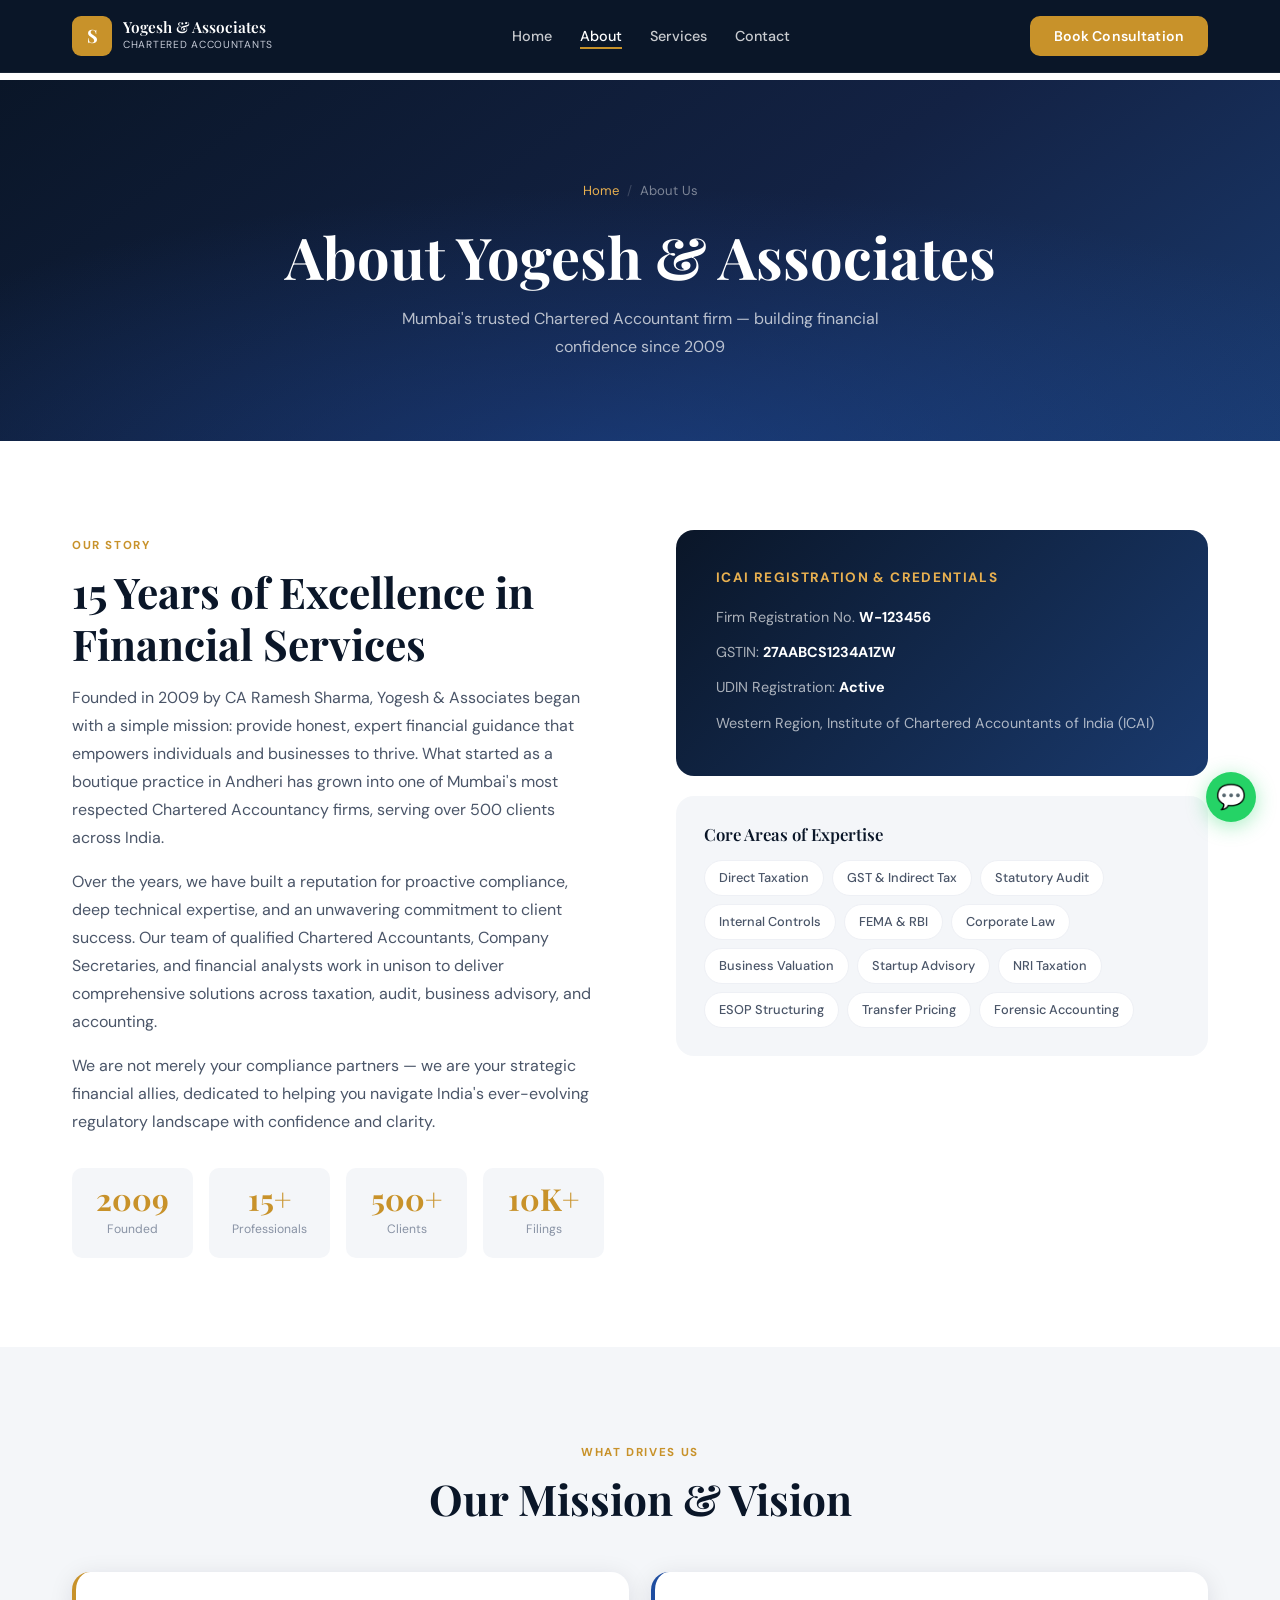
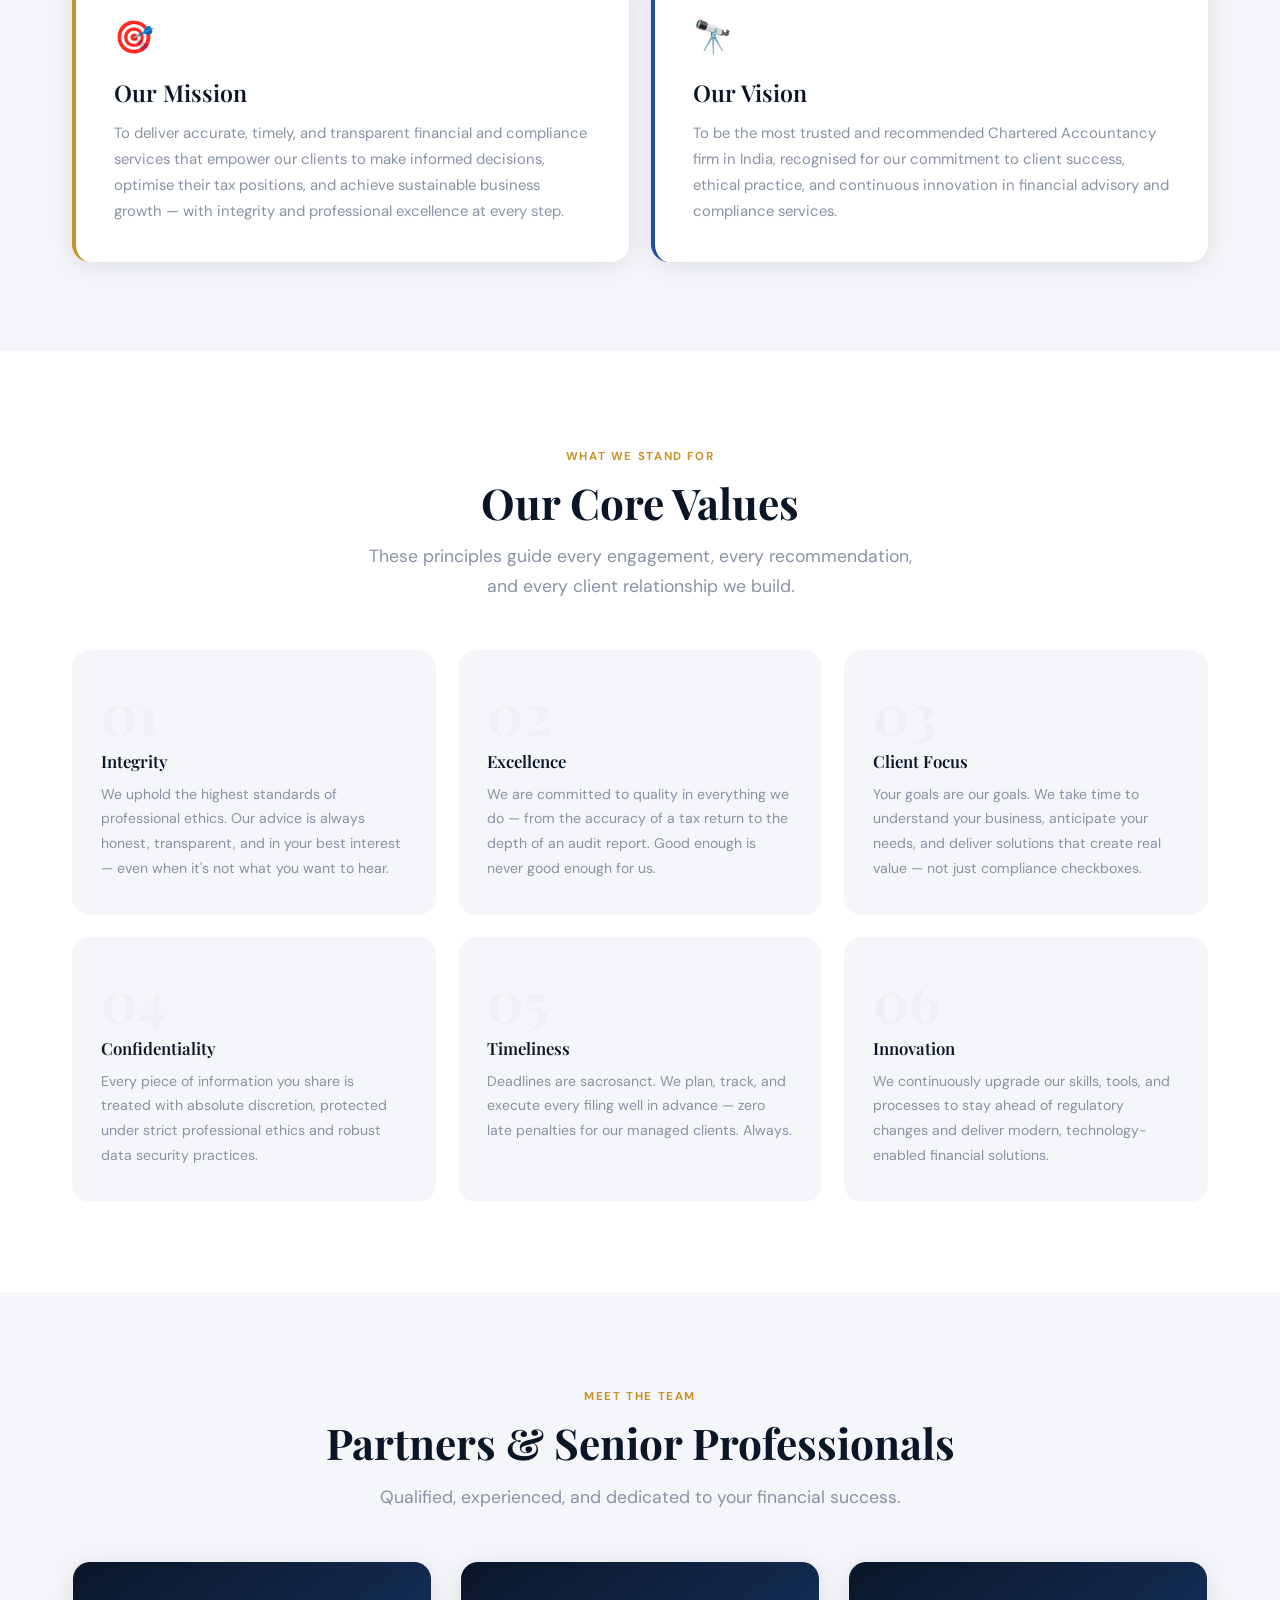
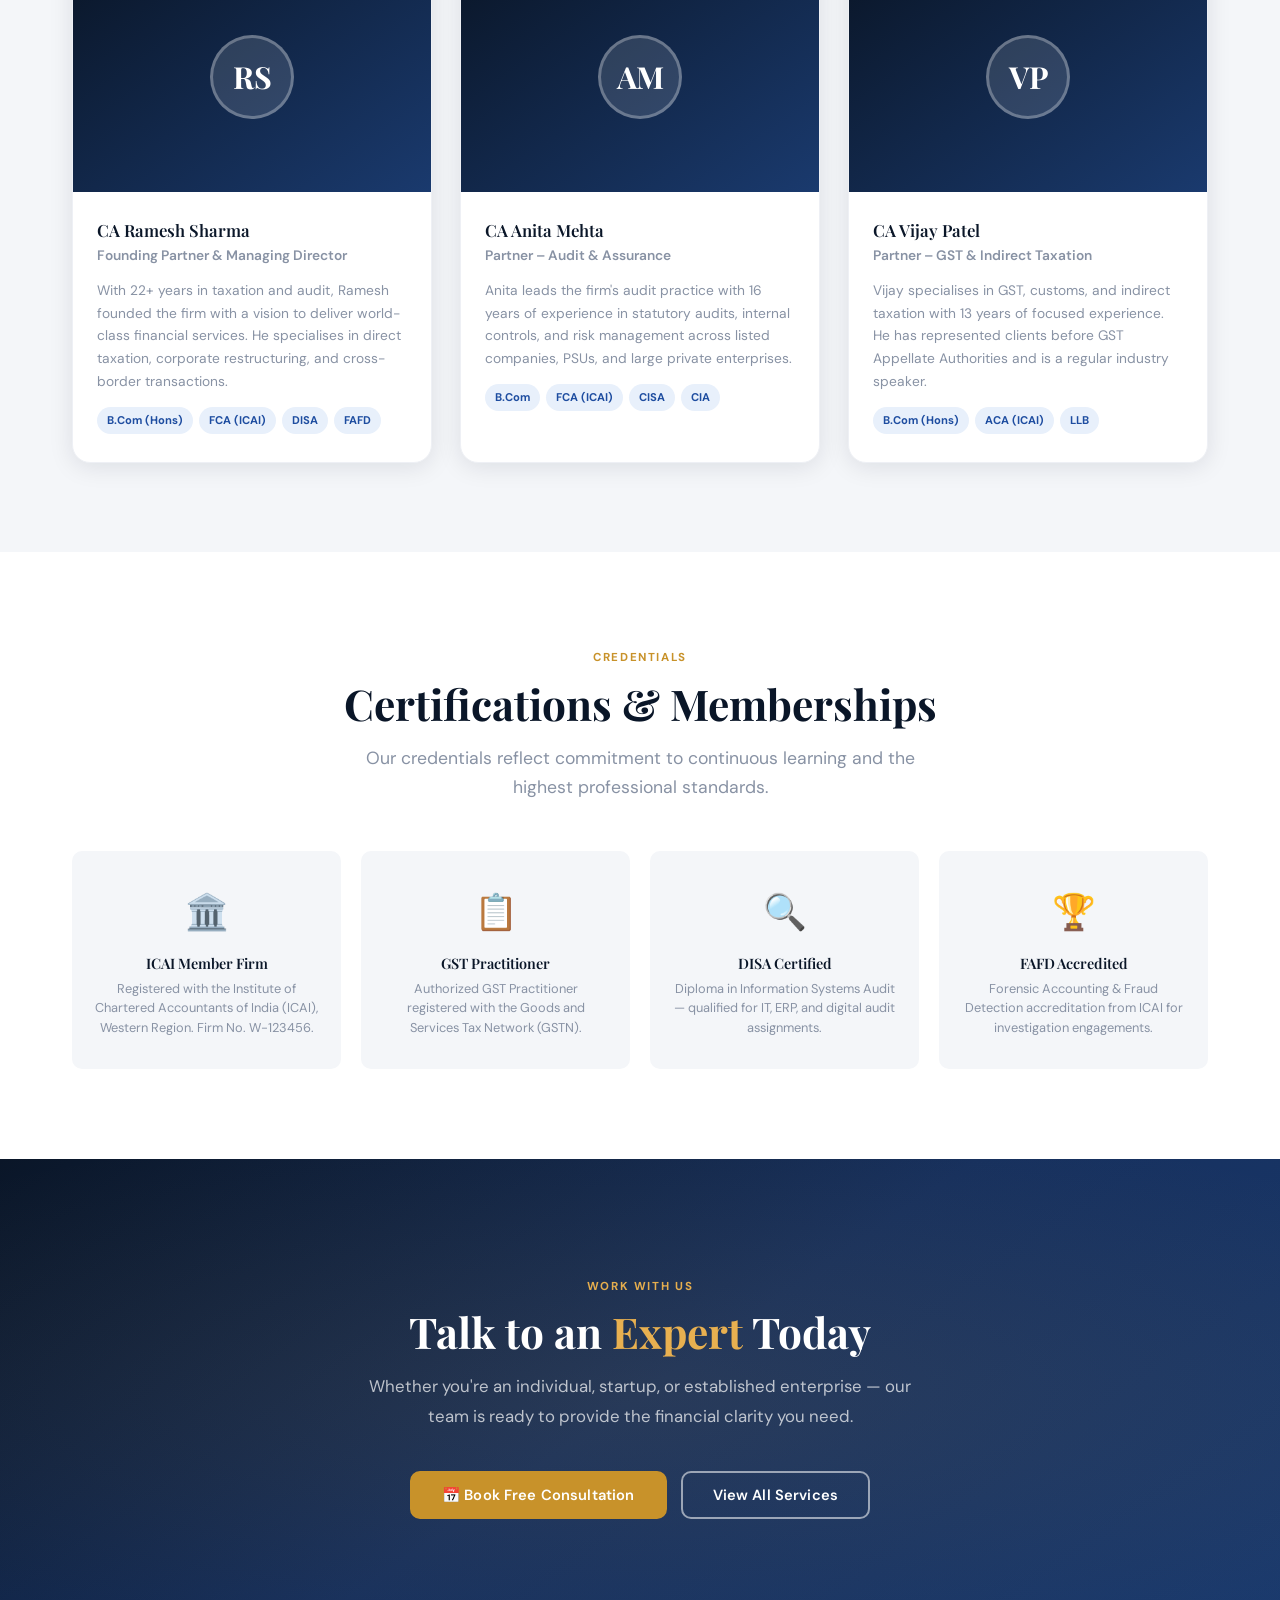
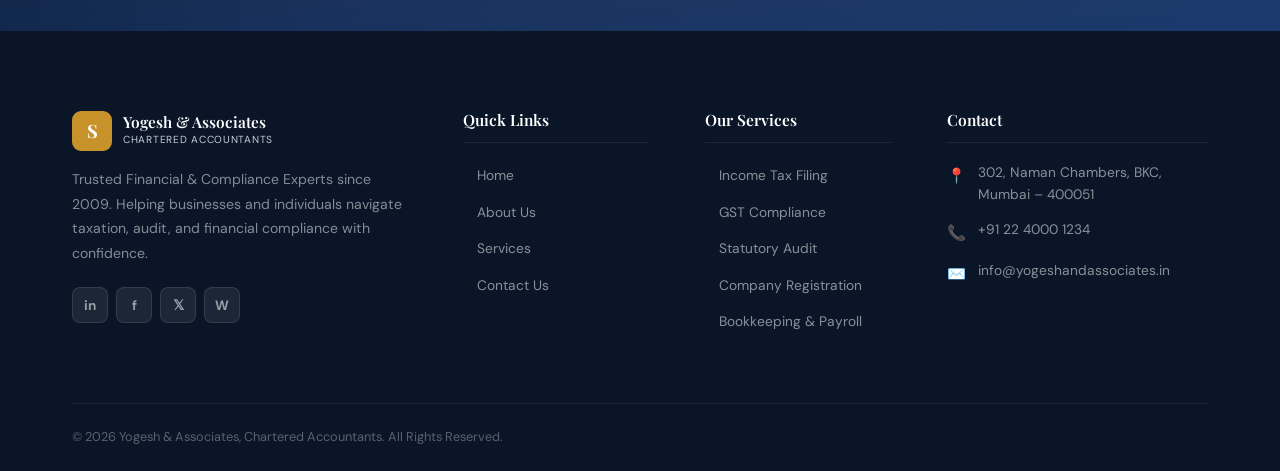
==== about.html @ ab1940fd "static CA Website with Home, Services, About and Contact us" ====
<!DOCTYPE html>
<html lang="en" dir="ltr">
<head>
  <meta charset="UTF-8" />
  <meta name="viewport" content="width=device-width, initial-scale=1.0" />
  <meta http-equiv="X-UA-Compatible" content="IE=edge" />
  <title>About Yogesh &amp; Associates | CA Firm Mumbai | 15+ Years, 500+ Clients</title>
  <meta name="description" content="Learn about Yogesh &amp; Associates — founded in 2009, one of Mumbai's most trusted CA firms. Meet our Chartered Accountants, learn our mission, values, and ICAI credentials." />
  <meta name="robots" content="index, follow" />
  <link rel="canonical" href="https://www.yogeshandassociates.in/about.html" />
  <meta property="og:title"       content="About Yogesh &amp; Associates CA | Mumbai | 15+ Years Experience" />
  <meta property="og:description" content="Mumbai's trusted CA firm since 2009 — 500+ clients, ICAI registered, expert team of Chartered Accountants." />
  <meta property="og:url"         content="https://www.yogeshandassociates.in/about.html" />
  <meta property="og:type"        content="website" />
  <meta name="geo.region"   content="IN-MH" />
  <meta name="geo.placename" content="Mumbai" />

  <script type="application/ld+json">
  {
    "@context": "https://schema.org",
    "@type": "AboutPage",
    "name": "About Yogesh &amp; Associates",
    "url": "https://www.yogeshandassociates.in/about.html",
    "mainEntity": {
      "@type": "AccountingService",
      "name": "Yogesh & Associates, Chartered Accountants",
      "foundingDate": "2009",
      "founder": { "@type": "Person", "name": "CA Ramesh Sharma" },
      "numberOfEmployees": { "@type": "QuantitativeValue", "value": 15 },
      "award": "ICAI Best Practices Award 2022"
    }
  }
  </script>

  <link rel="preconnect" href="https://fonts.googleapis.com" />
  <link rel="preconnect" href="https://fonts.gstatic.com" crossorigin />
  <link href="https://fonts.googleapis.com/css2?family=Playfair+Display:wght@400;600;700&family=DM+Sans:ital,opsz,wght@0,9..40,300;0,9..40,400;0,9..40,500;0,9..40,600;1,9..40,400&display=swap" rel="stylesheet" />
  <link rel="stylesheet" href="style.css" />
  <link rel="icon" type="image/svg+xml" href="data:image/svg+xml,<svg xmlns='http://www.w3.org/2000/svg' viewBox='0 0 32 32'><rect width='32' height='32' rx='7' fill='%23c8922a'/><text y='23' x='7' font-size='19' font-family='Georgia,serif' fill='white' font-weight='bold'>S</text></svg>" />
</head>
<body>

<a href="#main-content" class="skip-link" style="position:absolute;top:-100px;left:16px;background:var(--accent);color:white;padding:8px 16px;border-radius:4px;font-weight:600;z-index:10000;transition:top 0.2s;" onfocus="this.style.top='16px'" onblur="this.style.top='-100px'">Skip to main content</a>

<header>
  <nav class="navbar" role="navigation" aria-label="Main navigation">
    <div class="container">
      <div class="nav-inner">
        <a href="index.html" class="nav-logo" aria-label="Yogesh &amp; Associates — Home">
          <div class="logo-mark" aria-hidden="true">S</div>
          <div class="logo-text">
            <div class="logo-name">Yogesh &amp; Associates</div>
            <div class="logo-sub">Chartered Accountants</div>
          </div>
        </a>
        <ul class="nav-links" role="list">
          <li><a href="index.html">Home</a></li>
          <li><a href="about.html" class="active" aria-current="page">About</a></li>
          <li><a href="services.html">Services</a></li>
          <li><a href="contact.html">Contact</a></li>
        </ul>
        <a href="contact.html" class="btn btn-primary nav-cta">Book Consultation</a>
        <button class="nav-toggle" aria-label="Open navigation menu" aria-expanded="false" aria-controls="mobileMenu">
          <span></span><span></span><span></span>
        </button>
      </div>
    </div>
    <div class="mobile-menu" id="mobileMenu" role="navigation" aria-label="Mobile navigation">
      <div class="mobile-menu-inner">
        <a href="index.html">🏠 Home</a>
        <a href="about.html" aria-current="page">👥 About Us</a>
        <a href="services.html">⚙️ Services</a>
        <a href="contact.html">📞 Contact</a>
        <a href="contact.html" class="btn btn-primary">📅 Book Consultation</a>
      </div>
    </div>
  </nav>
</header>

<main id="main-content">

<section class="page-hero" aria-label="About us header">
  <div class="container">
    <nav class="breadcrumb" aria-label="Breadcrumb">
      <a href="index.html">Home</a><span class="breadcrumb-sep" aria-hidden="true">/</span><span aria-current="page">About Us</span>
    </nav>
    <h1>About Yogesh &amp; Associates</h1>
    <p>Mumbai's trusted Chartered Accountant firm — building financial confidence since 2009</p>
  </div>
</section>

<!-- ── FIRM INTRO ── -->
<section aria-labelledby="intro-heading" style="background:var(--white);">
  <div class="container">
    <div class="about-intro-grid">
      <div>
        <span class="section-label">Our Story</span>
        <h2 class="section-title" id="intro-heading">15 Years of Excellence in Financial Services</h2>
        <p style="margin-bottom:16px;">Founded in 2009 by CA Ramesh Sharma, Yogesh &amp; Associates began with a simple mission: provide honest, expert financial guidance that empowers individuals and businesses to thrive. What started as a boutique practice in Andheri has grown into one of Mumbai's most respected Chartered Accountancy firms, serving over 500 clients across India.</p>
        <p style="margin-bottom:16px;">Over the years, we have built a reputation for proactive compliance, deep technical expertise, and an unwavering commitment to client success. Our team of qualified Chartered Accountants, Company Secretaries, and financial analysts work in unison to deliver comprehensive solutions across taxation, audit, business advisory, and accounting.</p>
        <p>We are not merely your compliance partners — we are your strategic financial allies, dedicated to helping you navigate India's ever-evolving regulatory landscape with confidence and clarity.</p>
        <div class="about-stat-row">
          <div class="about-stat-chip"><span class="n">2009</span><span class="l">Founded</span></div>
          <div class="about-stat-chip"><span class="n">15+</span><span class="l">Professionals</span></div>
          <div class="about-stat-chip"><span class="n">500+</span><span class="l">Clients</span></div>
          <div class="about-stat-chip"><span class="n">10K+</span><span class="l">Filings</span></div>
        </div>
      </div>
      <div>
        <div class="reg-box">
          <h3>ICAI Registration &amp; Credentials</h3>
          <p>Firm Registration No. <strong>W-123456</strong></p>
          <p>GSTIN: <strong>27AABCS1234A1ZW</strong></p>
          <p>UDIN Registration: <strong>Active</strong></p>
          <p>Western Region, Institute of Chartered Accountants of India (ICAI)</p>
        </div>
        <div style="background:var(--off-white);border-radius:var(--radius-lg);padding:28px;">
          <h3 style="color:var(--navy);font-size:1.05rem;margin-bottom:16px;">Core Areas of Expertise</h3>
          <div class="tag-cloud">
            <span class="tag">Direct Taxation</span>
            <span class="tag">GST &amp; Indirect Tax</span>
            <span class="tag">Statutory Audit</span>
            <span class="tag">Internal Controls</span>
            <span class="tag">FEMA &amp; RBI</span>
            <span class="tag">Corporate Law</span>
            <span class="tag">Business Valuation</span>
            <span class="tag">Startup Advisory</span>
            <span class="tag">NRI Taxation</span>
            <span class="tag">ESOP Structuring</span>
            <span class="tag">Transfer Pricing</span>
            <span class="tag">Forensic Accounting</span>
          </div>
        </div>
      </div>
    </div>
  </div>
</section>

<!-- ── MISSION & VISION ── -->
<section style="background:var(--off-white);" aria-labelledby="mv-heading">
  <div class="container">
    <div class="center">
      <span class="section-label">What Drives Us</span>
      <h2 class="section-title" id="mv-heading">Our Mission &amp; Vision</h2>
    </div>
    <div class="vm-grid">
      <div class="vm-card reveal">
        <div class="vm-icon" aria-hidden="true">🎯</div>
        <h3>Our Mission</h3>
        <p>To deliver accurate, timely, and transparent financial and compliance services that empower our clients to make informed decisions, optimise their tax positions, and achieve sustainable business growth — with integrity and professional excellence at every step.</p>
      </div>
      <div class="vm-card blue-border reveal">
        <div class="vm-icon" aria-hidden="true">🔭</div>
        <h3>Our Vision</h3>
        <p>To be the most trusted and recommended Chartered Accountancy firm in India, recognised for our commitment to client success, ethical practice, and continuous innovation in financial advisory and compliance services.</p>
      </div>
    </div>
  </div>
</section>

<!-- ── CORE VALUES ── -->
<section style="background:var(--white);" aria-labelledby="values-heading">
  <div class="container">
    <div class="center">
      <span class="section-label">What We Stand For</span>
      <h2 class="section-title" id="values-heading">Our Core Values</h2>
      <p class="section-sub">These principles guide every engagement, every recommendation, and every client relationship we build.</p>
    </div>
    <div class="values-grid">
      <div class="value-card reveal">
        <div class="value-num" aria-hidden="true">01</div>
        <h3>Integrity</h3>
        <p>We uphold the highest standards of professional ethics. Our advice is always honest, transparent, and in your best interest — even when it's not what you want to hear.</p>
      </div>
      <div class="value-card reveal">
        <div class="value-num" aria-hidden="true">02</div>
        <h3>Excellence</h3>
        <p>We are committed to quality in everything we do — from the accuracy of a tax return to the depth of an audit report. Good enough is never good enough for us.</p>
      </div>
      <div class="value-card reveal">
        <div class="value-num" aria-hidden="true">03</div>
        <h3>Client Focus</h3>
        <p>Your goals are our goals. We take time to understand your business, anticipate your needs, and deliver solutions that create real value — not just compliance checkboxes.</p>
      </div>
      <div class="value-card reveal">
        <div class="value-num" aria-hidden="true">04</div>
        <h3>Confidentiality</h3>
        <p>Every piece of information you share is treated with absolute discretion, protected under strict professional ethics and robust data security practices.</p>
      </div>
      <div class="value-card reveal">
        <div class="value-num" aria-hidden="true">05</div>
        <h3>Timeliness</h3>
        <p>Deadlines are sacrosanct. We plan, track, and execute every filing well in advance — zero late penalties for our managed clients. Always.</p>
      </div>
      <div class="value-card reveal">
        <div class="value-num" aria-hidden="true">06</div>
        <h3>Innovation</h3>
        <p>We continuously upgrade our skills, tools, and processes to stay ahead of regulatory changes and deliver modern, technology-enabled financial solutions.</p>
      </div>
    </div>
  </div>
</section>

<!-- ── TEAM ── -->
<section style="background:var(--off-white);" aria-labelledby="team-heading">
  <div class="container">
    <div class="center">
      <span class="section-label">Meet the Team</span>
      <h2 class="section-title" id="team-heading">Partners &amp; Senior Professionals</h2>
      <p class="section-sub">Qualified, experienced, and dedicated to your financial success.</p>
    </div>
    <div class="team-grid">
      <article class="team-card reveal" itemscope itemtype="https://schema.org/Person">
        <div class="team-photo">
          <div class="team-initials" aria-label="Ramesh Sharma" itemprop="image">RS</div>
        </div>
        <div class="team-info">
          <h3 itemprop="name">CA Ramesh Sharma</h3>
          <p class="team-role" itemprop="jobTitle">Founding Partner &amp; Managing Director</p>
          <p itemprop="description">With 22+ years in taxation and audit, Ramesh founded the firm with a vision to deliver world-class financial services. He specialises in direct taxation, corporate restructuring, and cross-border transactions.</p>
          <div class="team-quals">
            <span class="qual-tag">B.Com (Hons)</span>
            <span class="qual-tag">FCA (ICAI)</span>
            <span class="qual-tag">DISA</span>
            <span class="qual-tag">FAFD</span>
          </div>
        </div>
      </article>
      <article class="team-card reveal" itemscope itemtype="https://schema.org/Person">
        <div class="team-photo">
          <div class="team-initials" aria-label="Anita Mehta" itemprop="image">AM</div>
        </div>
        <div class="team-info">
          <h3 itemprop="name">CA Anita Mehta</h3>
          <p class="team-role" itemprop="jobTitle">Partner – Audit &amp; Assurance</p>
          <p itemprop="description">Anita leads the firm's audit practice with 16 years of experience in statutory audits, internal controls, and risk management across listed companies, PSUs, and large private enterprises.</p>
          <div class="team-quals">
            <span class="qual-tag">B.Com</span>
            <span class="qual-tag">FCA (ICAI)</span>
            <span class="qual-tag">CISA</span>
            <span class="qual-tag">CIA</span>
          </div>
        </div>
      </article>
      <article class="team-card reveal" itemscope itemtype="https://schema.org/Person">
        <div class="team-photo">
          <div class="team-initials" aria-label="Vijay Patel" itemprop="image">VP</div>
        </div>
        <div class="team-info">
          <h3 itemprop="name">CA Vijay Patel</h3>
          <p class="team-role" itemprop="jobTitle">Partner – GST &amp; Indirect Taxation</p>
          <p itemprop="description">Vijay specialises in GST, customs, and indirect taxation with 13 years of focused experience. He has represented clients before GST Appellate Authorities and is a regular industry speaker.</p>
          <div class="team-quals">
            <span class="qual-tag">B.Com (Hons)</span>
            <span class="qual-tag">ACA (ICAI)</span>
            <span class="qual-tag">LLB</span>
          </div>
        </div>
      </article>
    </div>
  </div>
</section>

<!-- ── CERTIFICATIONS ── -->
<section style="background:var(--white);" aria-labelledby="certs-heading">
  <div class="container">
    <div class="center">
      <span class="section-label">Credentials</span>
      <h2 class="section-title" id="certs-heading">Certifications &amp; Memberships</h2>
      <p class="section-sub">Our credentials reflect commitment to continuous learning and the highest professional standards.</p>
    </div>
    <div class="certs-grid">
      <div class="cert-card reveal">
        <div class="cert-icon" aria-hidden="true">🏛️</div>
        <h4>ICAI Member Firm</h4>
        <p>Registered with the Institute of Chartered Accountants of India (ICAI), Western Region. Firm No. W-123456.</p>
      </div>
      <div class="cert-card reveal">
        <div class="cert-icon" aria-hidden="true">📋</div>
        <h4>GST Practitioner</h4>
        <p>Authorized GST Practitioner registered with the Goods and Services Tax Network (GSTN).</p>
      </div>
      <div class="cert-card reveal">
        <div class="cert-icon" aria-hidden="true">🔍</div>
        <h4>DISA Certified</h4>
        <p>Diploma in Information Systems Audit — qualified for IT, ERP, and digital audit assignments.</p>
      </div>
      <div class="cert-card reveal">
        <div class="cert-icon" aria-hidden="true">🏆</div>
        <h4>FAFD Accredited</h4>
        <p>Forensic Accounting &amp; Fraud Detection accreditation from ICAI for investigation engagements.</p>
      </div>
    </div>
  </div>
</section>

<!-- ── CTA ── -->
<section class="cta-section" aria-label="Call to action">
  <div class="container">
    <span class="section-label" style="color:var(--accent-light);">Work With Us</span>
    <h2>Talk to an <em>Expert</em> Today</h2>
    <p>Whether you're an individual, startup, or established enterprise — our team is ready to provide the financial clarity you need.</p>
    <div class="cta-actions">
      <a href="contact.html" class="btn btn-primary">📅 Book Free Consultation</a>
      <a href="services.html" class="btn btn-outline">View All Services</a>
    </div>
  </div>
</section>

</main>

<footer class="footer" role="contentinfo">
  <div class="container">
    <div class="footer-top">
      <div class="footer-grid">
        <div class="footer-about">
          <a href="index.html" class="nav-logo">
            <div class="logo-mark" aria-hidden="true">S</div>
            <div class="logo-text">
              <div class="logo-name">Yogesh &amp; Associates</div>
              <div class="logo-sub">Chartered Accountants</div>
            </div>
          </a>
          <p>Trusted Financial &amp; Compliance Experts since 2009. Helping businesses and individuals navigate taxation, audit, and financial compliance with confidence.</p>
          <nav class="footer-socials" aria-label="Social media">
            <a href="#" class="social-btn" aria-label="LinkedIn">in</a>
            <a href="#" class="social-btn" aria-label="Facebook">f</a>
            <a href="#" class="social-btn" aria-label="Twitter / X">𝕏</a>
            <a href="https://wa.me/919820001234" target="_blank" rel="noopener noreferrer" class="social-btn" aria-label="WhatsApp">W</a>
          </nav>
        </div>
        <div class="footer-col">
          <h4>Quick Links</h4>
          <ul class="footer-links">
            <li><a href="index.html">Home</a></li>
            <li><a href="about.html">About Us</a></li>
            <li><a href="services.html">Services</a></li>
            <li><a href="contact.html">Contact Us</a></li>
          </ul>
        </div>
        <div class="footer-col">
          <h4>Our Services</h4>
          <ul class="footer-links">
            <li><a href="services.html#taxation">Income Tax Filing</a></li>
            <li><a href="services.html#taxation">GST Compliance</a></li>
            <li><a href="services.html#audit">Statutory Audit</a></li>
            <li><a href="services.html#business">Company Registration</a></li>
            <li><a href="services.html#accounting">Bookkeeping &amp; Payroll</a></li>
          </ul>
        </div>
        <div class="footer-col">
          <h4>Contact</h4>
          <address style="font-style:normal;">
            <div class="footer-contact-item"><span class="fi" aria-hidden="true">📍</span><p>302, Naman Chambers, BKC, Mumbai – 400051</p></div>
            <div class="footer-contact-item"><span class="fi" aria-hidden="true">📞</span><a href="tel:+912240001234">+91 22 4000 1234</a></div>
            <div class="footer-contact-item"><span class="fi" aria-hidden="true">✉️</span><a href="mailto:info@yogeshandassociates.in">info@yogeshandassociates.in</a></div>
          </address>
        </div>
      </div>
    </div>
    <div class="footer-bottom">
      <p>© <span class="current-year">2026</span> Yogesh &amp; Associates, Chartered Accountants. All Rights Reserved.</p>
      <!-- <nav class="footer-bottom-links"><a href="#">Privacy Policy</a><a href="#">Terms of Service</a></nav> -->
    </div>
  </div>
</footer>

<a href="https://wa.me/919967658225" class="whatsapp-float" target="_blank" rel="noopener noreferrer" aria-label="Chat on WhatsApp">
  <span aria-hidden="true">💬</span>
  <span class="whatsapp-tooltip">Chat on WhatsApp</span>
</a>
<button class="scroll-top" id="scrollTop" aria-label="Scroll to top">↑</button>
<script src="script.js"></script>
</body>
</html>
---- style.css ----
/* ================================================================
   Sharma & Associates, Chartered Accountants
   Main Stylesheet — v2.0 (Fully Responsive + SEO-Ready)
   ================================================================ */

@import url('https://fonts.googleapis.com/css2?family=Playfair+Display:wght@400;600;700&family=DM+Sans:ital,opsz,wght@0,9..40,300;0,9..40,400;0,9..40,500;0,9..40,600;1,9..40,400&display=swap');

/* ─────────────────────────────────────
   CSS Custom Properties
───────────────────────────────────── */
:root {
  --navy:         #0a1628;
  --navy-mid:     #132244;
  --royal:        #1a3a6e;
  --blue:         #1e4da0;
  --accent:       #c8922a;
  --accent-light: #e8b050;
  --white:        #ffffff;
  --off-white:    #f4f6f9;
  --gray-50:      #f8f9fc;
  --gray-100:     #eef0f5;
  --gray-200:     #dde1eb;
  --gray-300:     #c5cad6;
  --gray-400:     #a0a8bb;
  --gray-500:     #8892a4;
  --gray-700:     #4a5568;
  --text:         #1a2035;
  --success:      #1a7a3c;
  --error:        #c0392b;

  --radius-sm:   6px;
  --radius:      10px;
  --radius-lg:   18px;
  --radius-xl:   28px;

  --shadow-xs:   0 1px 4px rgba(10,22,40,0.07);
  --shadow:      0 4px 24px rgba(10,22,40,0.10);
  --shadow-md:   0 8px 32px rgba(10,22,40,0.13);
  --shadow-lg:   0 16px 56px rgba(10,22,40,0.16);
  --shadow-xl:   0 24px 80px rgba(10,22,40,0.20);

  --transition:  0.28s cubic-bezier(0.4,0,0.2,1);

  --font-display: 'Playfair Display', Georgia, 'Times New Roman', serif;
  --font-body:    'DM Sans', -apple-system, BlinkMacSystemFont, 'Segoe UI', sans-serif;

  /* Fluid spacing scale */
  --space-xs:  clamp(8px, 1.5vw, 12px);
  --space-sm:  clamp(12px, 2vw, 20px);
  --space-md:  clamp(24px, 4vw, 48px);
  --space-lg:  clamp(48px, 7vw, 96px);
  --space-xl:  clamp(64px, 9vw, 128px);

  /* Container */
  --container: 1200px;
  --container-pad: clamp(16px, 4vw, 32px);

  /* Nav height — used for offset */
  --nav-h: 72px;
}

/* ─────────────────────────────────────
   Reset & Base
───────────────────────────────────── */
*, *::before, *::after {
  box-sizing: border-box;
  margin: 0;
  padding: 0;
}
html {
  font-size: 16px;
  scroll-behavior: smooth;
  scroll-padding-top: calc(var(--nav-h) + 16px);
  -webkit-text-size-adjust: 100%;
}
body {
  font-family: var(--font-body);
  font-size: 1rem;
  line-height: 1.72;
  color: var(--text);
  background: var(--white);
  -webkit-font-smoothing: antialiased;
  -moz-osx-font-smoothing: grayscale;
  overflow-x: hidden;
}
img, video, svg { max-width: 100%; height: auto; display: block; }
a { text-decoration: none; color: inherit; }
ul, ol { list-style: none; }
button { font-family: var(--font-body); cursor: pointer; }
input, textarea, select {
  font-family: var(--font-body);
  font-size: 1rem;
}
::selection { background: var(--accent); color: var(--white); }

/* ─────────────────────────────────────
   Typography — fluid clamp scales
───────────────────────────────────── */
h1, h2, h3, h4, h5 {
  font-family: var(--font-display);
  font-weight: 700;
  line-height: 1.22;
  color: var(--navy);
}
h1 { font-size: clamp(1.9rem, 4.5vw + 0.5rem, 3.6rem); }
h2 { font-size: clamp(1.55rem, 3vw + 0.4rem, 2.65rem); }
h3 { font-size: clamp(1.1rem, 1.8vw + 0.2rem, 1.45rem); font-weight: 600; }
h4 { font-size: clamp(0.95rem, 1vw + 0.2rem, 1.1rem); font-weight: 600; }
p  { color: var(--gray-700); line-height: 1.75; }

.section-label {
  display: inline-block;
  font-size: 0.72rem;
  font-weight: 700;
  letter-spacing: 0.14em;
  text-transform: uppercase;
  color: var(--accent);
  margin-bottom: 10px;
}
.section-title {
  color: var(--navy);
  margin-bottom: 14px;
}
.section-sub {
  color: var(--gray-500);
  font-size: clamp(0.95rem, 1.2vw + 0.2rem, 1.1rem);
  max-width: 560px;
  line-height: 1.7;
}
.center { text-align: center; }
.center .section-sub { margin-left: auto; margin-right: auto; }

/* ─────────────────────────────────────
   Layout
───────────────────────────────────── */
.container {
  max-width: var(--container);
  margin: 0 auto;
  padding: 0 var(--container-pad);
  width: 100%;
}
section { padding: var(--space-lg) 0; }

/* Responsive grid utilities */
.grid-2  { display: grid; grid-template-columns: repeat(2, 1fr);  gap: var(--space-md); align-items: start; }
.grid-3  { display: grid; grid-template-columns: repeat(3, 1fr);  gap: var(--space-sm); }
.grid-4  { display: grid; grid-template-columns: repeat(4, 1fr);  gap: var(--space-sm); }

/* ─────────────────────────────────────
   Buttons
───────────────────────────────────── */
.btn {
  display: inline-flex;
  align-items: center;
  justify-content: center;
  gap: 8px;
  padding: 14px 30px;
  border-radius: var(--radius);
  font-size: 0.92rem;
  font-weight: 600;
  line-height: 1;
  letter-spacing: 0.01em;
  border: 2px solid transparent;
  transition: all var(--transition);
  white-space: nowrap;
  min-height: 48px; /* touch-friendly */
  cursor: pointer;
  position: relative;
  overflow: hidden;
}
.btn::after {
  content: '';
  position: absolute;
  inset: 0;
  opacity: 0;
  transition: opacity var(--transition);
  background: rgba(255,255,255,0.12);
}
.btn:hover::after { opacity: 1; }

.btn-primary  { background: var(--accent); color: var(--white); border-color: var(--accent); }
.btn-primary:hover  { background: #b5801e; border-color: #b5801e; box-shadow: 0 6px 24px rgba(200,146,42,0.38); transform: translateY(-2px); }
.btn-primary:active { transform: translateY(0); }

.btn-outline  { background: transparent; color: var(--white); border-color: rgba(255,255,255,0.55); }
.btn-outline:hover  { border-color: var(--white); background: rgba(255,255,255,0.1); }

.btn-outline-dark { background: transparent; color: var(--navy); border-color: var(--gray-300); }
.btn-outline-dark:hover { border-color: var(--blue); color: var(--blue); background: #f0f4fb; }

.btn-dark { background: var(--navy); color: var(--white); border-color: var(--navy); }
.btn-dark:hover { background: var(--royal); border-color: var(--royal); box-shadow: var(--shadow-md); transform: translateY(-2px); }

.btn-full { width: 100%; }

/* ─────────────────────────────────────
   NAVBAR
───────────────────────────────────── */
.navbar {
  position: fixed;
  top: 0;
  left: 0;
  right: 0;
  width: 100%;
  z-index: 9999;
  background: var(--navy);
  border-bottom: 1px solid rgba(255,255,255,0.06);
  transition: box-shadow var(--transition), background var(--transition);
}
.navbar.scrolled {
  box-shadow: 0 4px 40px rgba(0,0,0,0.35);
  background: rgba(10,22,40,0.98);
  backdrop-filter: blur(12px);
}

.nav-inner {
  display: flex;
  align-items: center;
  justify-content: space-between;
  height: var(--nav-h);
  gap: 16px;
}

/* Ensure main content is offset when navbar is fixed */
#main-content {
  padding-top: calc(var(--nav-h) + 8px);
}

/* Logo */
.nav-logo {
  display: flex;
  align-items: center;
  gap: 11px;
  text-decoration: none;
  flex-shrink: 0;
  min-width: 0;
}
.logo-mark {
  width: 40px;
  height: 40px;
  min-width: 40px;
  background: var(--accent);
  border-radius: 9px;
  display: flex;
  align-items: center;
  justify-content: center;
  font-family: var(--font-display);
  font-size: 1.15rem;
  font-weight: 700;
  color: var(--white);
  letter-spacing: -0.02em;
}
.logo-text { overflow: hidden; }
.logo-name {
  font-family: var(--font-display);
  font-size: clamp(0.88rem, 1.2vw, 1.05rem);
  font-weight: 600;
  color: var(--white);
  line-height: 1.2;
  white-space: nowrap;
}
.logo-sub {
  font-size: 0.64rem;
  color: var(--gray-300);
  letter-spacing: 0.07em;
  text-transform: uppercase;
  white-space: nowrap;
}

/* Desktop nav links */
.nav-links {
  display: flex;
  align-items: center;
  gap: 28px;
}
.nav-links a {
  color: rgba(255,255,255,0.78);
  font-size: 0.9rem;
  font-weight: 500;
  transition: color var(--transition);
  position: relative;
  padding-bottom: 2px;
  white-space: nowrap;
}
.nav-links a::after {
  content: '';
  position: absolute;
  bottom: -2px; left: 0; right: 100%;
  height: 2px;
  background: var(--accent);
  transition: right var(--transition);
}
.nav-links a:hover,
.nav-links a.active { color: var(--white); }
.nav-links a:hover::after,
.nav-links a.active::after { right: 0; }

.nav-cta { padding: 10px 22px; min-height: 40px; font-size: 0.88rem; }

/* Hamburger */
.nav-toggle {
  display: none;
  flex-direction: column;
  justify-content: center;
  gap: 5px;
  width: 44px;
  height: 44px;
  background: transparent;
  border: none;
  padding: 10px;
  flex-shrink: 0;
  border-radius: var(--radius-sm);
}
.nav-toggle span {
  display: block;
  width: 22px;
  height: 2px;
  background: var(--white);
  border-radius: 2px;
  transition: transform var(--transition), opacity var(--transition);
  transform-origin: center;
}
.nav-toggle[aria-expanded="true"] span:nth-child(1) { transform: translateY(7px) rotate(45deg); }
.nav-toggle[aria-expanded="true"] span:nth-child(2) { opacity: 0; transform: scaleX(0); }
.nav-toggle[aria-expanded="true"] span:nth-child(3) { transform: translateY(-7px) rotate(-45deg); }

/* Mobile drawer */
.mobile-menu {
  display: none;
  position: absolute;
  top: var(--nav-h);
  left: 0;
  right: 0;
  background: var(--navy-mid);
  border-top: 1px solid rgba(255,255,255,0.06);
  max-height: 0;
  overflow: hidden;
  transition: max-height 0.42s cubic-bezier(0.4,0,0.2,1);
}
.mobile-menu.open { max-height: 600px; }
.mobile-menu-inner { padding: 12px 0 20px; }
.mobile-menu a {
  display: flex;
  align-items: center;
  gap: 10px;
  padding: 13px var(--container-pad);
  color: rgba(255,255,255,0.82);
  font-size: 1rem;
  font-weight: 500;
  transition: color var(--transition), background var(--transition);
  border-left: 3px solid transparent;
}
.mobile-menu a:hover,
.mobile-menu a.active {
  color: var(--white);
  background: rgba(255,255,255,0.04);
  border-left-color: var(--accent);
}
.mobile-menu .btn {
  margin: 12px var(--container-pad) 4px;
  display: flex;
  width: calc(100% - 2 * var(--container-pad));
}

/* ─────────────────────────────────────
   HERO
───────────────────────────────────── */
.hero {
  background: linear-gradient(150deg, var(--navy) 0%, var(--navy-mid) 45%, #1e3a72 100%);
  padding: clamp(72px,10vw,140px) 0 clamp(56px,8vw,100px);
  position: relative;
  overflow: hidden;
}
.hero::before {
  content: '';
  position: absolute;
  inset: 0;
  background:
    radial-gradient(ellipse 65% 80% at 75% 50%, rgba(30,77,160,0.45), transparent),
    radial-gradient(ellipse 50% 50% at 15% 85%, rgba(200,146,42,0.1), transparent);
  pointer-events: none;
}
/* Decorative rings */
.hero::after {
  content: '';
  position: absolute;
  width: 500px;
  height: 500px;
  border-radius: 50%;
  border: 1px solid rgba(255,255,255,0.04);
  top: -120px; right: -120px;
  pointer-events: none;
}

.hero-grid {
  display: grid;
  grid-template-columns: 1fr 0.9fr;
  gap: clamp(40px, 6vw, 80px);
  align-items: center;
  position: relative;
  z-index: 1;
}

.hero-badge {
  display: inline-flex;
  align-items: center;
  gap: 7px;
  background: rgba(200,146,42,0.14);
  border: 1px solid rgba(200,146,42,0.38);
  color: var(--accent-light);
  padding: 7px 16px;
  border-radius: 100px;
  font-size: 0.8rem;
  font-weight: 600;
  letter-spacing: 0.03em;
  margin-bottom: 22px;
}
.hero h1 { color: var(--white); margin-bottom: 18px; }
.hero h1 em { font-style: normal; color: var(--accent-light); }
.hero-sub {
  color: rgba(255,255,255,0.72);
  font-size: clamp(0.95rem, 1.4vw + 0.1rem, 1.1rem);
  margin-bottom: 36px;
  max-width: 530px;
  line-height: 1.72;
}
.hero-actions {
  display: flex;
  flex-wrap: wrap;
  gap: 12px;
  margin-bottom: 0;
}
.hero-stats {
  display: flex;
  flex-wrap: wrap;
  gap: clamp(20px, 3.5vw, 40px);
  margin-top: clamp(36px, 5vw, 60px);
  padding-top: clamp(28px, 4vw, 44px);
  border-top: 1px solid rgba(255,255,255,0.1);
}
.hero-stat { min-width: 80px; }
.hero-stat-num {
  font-family: var(--font-display);
  font-size: clamp(1.6rem, 2.5vw, 2.1rem);
  font-weight: 700;
  color: var(--accent-light);
  line-height: 1;
  display: block;
}
.hero-stat-label {
  font-size: 0.78rem;
  color: rgba(255,255,255,0.52);
  margin-top: 5px;
  line-height: 1.3;
}

/* Hero right panel — service cards grid */
.hero-cards {
  display: grid;
  grid-template-columns: 1fr 1fr;
  gap: 14px;
}
.hero-card {
  background: rgba(255,255,255,0.06);
  border: 1px solid rgba(255,255,255,0.09);
  border-radius: var(--radius-lg);
  padding: clamp(18px,2.5vw,28px) clamp(14px,2vw,22px);
  transition: all var(--transition);
  backdrop-filter: blur(6px);
}
.hero-card:hover {
  background: rgba(255,255,255,0.1);
  transform: translateY(-4px);
  border-color: rgba(200,146,42,0.25);
  box-shadow: 0 12px 40px rgba(0,0,0,0.3);
}
.hero-card-icon { font-size: 1.5rem; margin-bottom: 10px; }
.hero-card h4 { color: var(--white); font-size: 0.92rem; margin-bottom: 5px; }
.hero-card p  { color: rgba(255,255,255,0.52); font-size: 0.8rem; line-height: 1.5; }

/* ─────────────────────────────────────
   TRUST BAR
───────────────────────────────────── */
.trust-bar {
  background: var(--off-white);
  border-top: 1px solid var(--gray-100);
  border-bottom: 1px solid var(--gray-100);
  padding: 18px 0;
  overflow: hidden;
}
.trust-inner {
  display: flex;
  align-items: center;
  justify-content: center;
  gap: clamp(20px, 4vw, 48px);
  flex-wrap: wrap;
}
.trust-item {
  display: flex;
  align-items: center;
  gap: 8px;
  color: var(--gray-700);
  font-size: 0.86rem;
  font-weight: 500;
  white-space: nowrap;
}
.trust-item span:first-child { font-size: 1rem; }

/* ─────────────────────────────────────
   SERVICES OVERVIEW
───────────────────────────────────── */
.services-overview { background: var(--white); }
.services-grid {
  display: grid;
  grid-template-columns: repeat(4, 1fr);
  gap: 24px;
  margin-top: var(--space-md);
}
.service-card {
  background: var(--white);
  border: 1.5px solid var(--gray-100);
  border-radius: var(--radius-lg);
  padding: clamp(24px,3vw,36px) clamp(20px,2.5vw,28px);
  transition: all var(--transition);
  position: relative;
  overflow: hidden;
}
.service-card::after {
  content: '';
  position: absolute;
  top: 0; left: 0; right: 0;
  height: 3px;
  background: linear-gradient(90deg, var(--accent), var(--accent-light));
  transform: scaleX(0);
  transform-origin: left;
  transition: transform var(--transition);
}
.service-card:hover { box-shadow: var(--shadow-lg); transform: translateY(-6px); border-color: transparent; }
.service-card:hover::after { transform: scaleX(1); }
.service-icon {
  width: 54px; height: 54px;
  background: linear-gradient(135deg, rgba(26,58,110,0.08), rgba(26,58,110,0.03));
  border-radius: 14px;
  display: flex; align-items: center; justify-content: center;
  font-size: 1.5rem;
  margin-bottom: 18px;
}
.service-card h3 { color: var(--navy); font-size: 1.1rem; margin-bottom: 10px; }
.service-card p  { font-size: 0.88rem; color: var(--gray-500); line-height: 1.65; }
.service-link {
  display: inline-flex;
  align-items: center;
  gap: 5px;
  margin-top: 18px;
  font-size: 0.85rem;
  font-weight: 600;
  color: var(--blue);
  transition: gap var(--transition);
}
.service-card:hover .service-link { gap: 10px; }

/* ─────────────────────────────────────
   WHY CHOOSE US
───────────────────────────────────── */
.why-us { background: var(--off-white); }
.why-content {
  display: grid;
  grid-template-columns: 0.85fr 1fr;
  gap: clamp(40px, 6vw, 90px);
  align-items: start;
}
.why-img-box {
  background: linear-gradient(145deg, var(--navy), var(--royal));
  border-radius: var(--radius-xl);
  height: clamp(320px,40vw,440px);
  display: flex;
  align-items: center;
  justify-content: center;
  position: relative;
  overflow: hidden;
}
.why-big-num {
  font-family: var(--font-display);
  font-size: clamp(5rem,10vw,9rem);
  font-weight: 700;
  color: rgba(255,255,255,0.07);
  position: absolute;
  top: 16px; left: 20px;
  line-height: 1;
  user-select: none;
}
.why-center { text-align: center; position: relative; z-index: 1; }
.why-center .icon { font-size: clamp(3.5rem,6vw,5rem); display: block; margin-bottom: 10px; }
.why-center p { color: rgba(255,255,255,0.55); font-size: 0.9rem; }
.why-badge-float {
  position: absolute;
  bottom: -18px; left: -18px;
  background: var(--accent);
  color: var(--white);
  border-radius: var(--radius-lg);
  padding: 18px 22px;
  box-shadow: var(--shadow-xl);
  text-align: center;
  min-width: 130px;
}
.why-badge-num {
  font-family: var(--font-display);
  font-size: 2rem;
  font-weight: 700;
  display: block;
  line-height: 1;
}
.why-badge-text { font-size: 0.75rem; opacity: 0.88; display: block; margin-top: 4px; }

.why-points { display: flex; flex-direction: column; gap: 16px; margin-top: 32px; }
.why-point {
  display: flex;
  gap: 16px;
  align-items: flex-start;
  padding: 18px 20px;
  background: var(--white);
  border-radius: var(--radius);
  border: 1px solid var(--gray-100);
  transition: box-shadow var(--transition), border-color var(--transition);
}
.why-point:hover { box-shadow: var(--shadow-md); border-color: var(--gray-200); }
.why-point-icon {
  width: 42px; height: 42px; min-width: 42px;
  background: linear-gradient(135deg, var(--blue), var(--royal));
  border-radius: 10px;
  display: flex; align-items: center; justify-content: center;
  font-size: 1.15rem;
}
.why-point h4 { color: var(--navy); margin-bottom: 3px; font-size: 0.97rem; }
.why-point p  { font-size: 0.86rem; color: var(--gray-500); }

/* ─────────────────────────────────────
   STATS BAND
───────────────────────────────────── */
.stats-section {
  background: linear-gradient(135deg, var(--navy) 0%, #16305e 60%, var(--royal) 100%);
  padding: clamp(48px,7vw,80px) 0;
}
.stats-grid {
  display: grid;
  grid-template-columns: repeat(4, 1fr);
}
.stat-item {
  text-align: center;
  padding: clamp(20px,3vw,36px) clamp(16px,2.5vw,28px);
  position: relative;
}
.stat-item:not(:last-child)::after {
  content: '';
  position: absolute;
  right: 0; top: 20%; bottom: 20%;
  width: 1px;
  background: rgba(255,255,255,0.1);
}
.stat-num {
  font-family: var(--font-display);
  font-size: clamp(2.2rem,4.5vw,3.2rem);
  font-weight: 700;
  color: var(--accent-light);
  line-height: 1;
  display: block;
}
.stat-label {
  font-size: clamp(0.78rem,1vw,0.92rem);
  color: rgba(255,255,255,0.6);
  margin-top: 8px;
  line-height: 1.3;
}

/* ─────────────────────────────────────
   INDUSTRIES
───────────────────────────────────── */
.industries { background: var(--white); }
.industries-grid {
  display: grid;
  grid-template-columns: repeat(6, 1fr);
  gap: 16px;
  margin-top: var(--space-md);
}
.industry-card {
  background: var(--off-white);
  border-radius: var(--radius-lg);
  padding: clamp(20px,2.5vw,28px) 12px;
  text-align: center;
  border: 2px solid transparent;
  transition: all var(--transition);
  cursor: default;
}
.industry-card:hover {
  border-color: var(--blue);
  background: #eef2fb;
  transform: translateY(-4px);
  box-shadow: var(--shadow);
}
.industry-emoji { font-size: 2rem; margin-bottom: 10px; line-height: 1; }
.industry-card h4 { font-size: 0.82rem; color: var(--navy); font-weight: 600; line-height: 1.3; }

/* ─────────────────────────────────────
   TESTIMONIALS
───────────────────────────────────── */
.testimonials { background: var(--off-white); }
.testimonials-grid {
  display: grid;
  grid-template-columns: repeat(3, 1fr);
  gap: clamp(16px,2.5vw,28px);
  margin-top: var(--space-md);
}
.testimonial-card {
  background: var(--white);
  border-radius: var(--radius-lg);
  padding: clamp(28px,3.5vw,40px) clamp(22px,3vw,34px);
  box-shadow: var(--shadow);
  transition: transform var(--transition), box-shadow var(--transition);
  position: relative;
}
.testimonial-card::before {
  content: '\201C';
  font-family: var(--font-display);
  font-size: 6rem;
  color: var(--accent);
  opacity: 0.15;
  position: absolute;
  top: 8px; left: 22px;
  line-height: 1;
  user-select: none;
}
.testimonial-card:hover { transform: translateY(-6px); box-shadow: var(--shadow-lg); }
.stars { color: #f4a800; font-size: 0.88rem; letter-spacing: 2px; margin-bottom: 14px; }
.testimonial-text { color: var(--gray-700); font-size: 0.95rem; line-height: 1.78; margin-bottom: 22px; }
.testimonial-author { display: flex; align-items: center; gap: 13px; }
.author-avatar {
  width: 48px; height: 48px; min-width: 48px;
  border-radius: 50%;
  background: linear-gradient(135deg, var(--blue), var(--navy));
  display: flex; align-items: center; justify-content: center;
  color: var(--white);
  font-family: var(--font-display);
  font-size: 1rem;
  font-weight: 700;
}
.author-name  { font-weight: 700; color: var(--navy); font-size: 0.92rem; }
.author-title { font-size: 0.78rem; color: var(--gray-500); margin-top: 2px; }

/* ─────────────────────────────────────
   CTA BAND
───────────────────────────────────── */
.cta-section {
  background: linear-gradient(145deg, var(--navy) 0%, #16305e 50%, var(--royal) 100%);
  padding: clamp(64px,9vw,112px) 0;
  text-align: center;
  position: relative;
  overflow: hidden;
}
.cta-section::before {
  content: '';
  position: absolute; inset: 0;
  background: radial-gradient(ellipse 80% 60% at 50% 50%, rgba(200,146,42,0.1), transparent);
  pointer-events: none;
}
.cta-section h2 { color: var(--white); margin-bottom: 14px; position: relative; }
.cta-section h2 em { font-style: normal; color: var(--accent-light); }
.cta-section p  { color: rgba(255,255,255,0.7); margin-bottom: 40px; font-size: 1.05rem; position: relative; max-width: 560px; margin-left: auto; margin-right: auto; }
.cta-actions { display: flex; gap: 14px; justify-content: center; flex-wrap: wrap; position: relative; }

/* ─────────────────────────────────────
   FOOTER
───────────────────────────────────── */
.footer { background: var(--navy); }
.footer-top { padding: clamp(56px,7vw,80px) 0 clamp(40px,5vw,60px); }
.footer-grid {
  display: grid;
  grid-template-columns: 1.8fr 1fr 1fr 1.4fr;
  gap: clamp(32px,5vw,56px);
}
.footer-about p {
  color: rgba(255,255,255,0.5);
  font-size: 0.88rem;
  line-height: 1.75;
  margin: 16px 0 22px;
}
.footer-socials { display: flex; gap: 8px; flex-wrap: wrap; }
.social-btn {
  width: 36px; height: 36px;
  border-radius: 8px;
  background: rgba(255,255,255,0.07);
  border: 1px solid rgba(255,255,255,0.1);
  display: flex; align-items: center; justify-content: center;
  font-size: 0.85rem;
  color: rgba(255,255,255,0.55);
  transition: all var(--transition);
  font-weight: 700;
}
.social-btn:hover { background: var(--accent); border-color: var(--accent); color: var(--white); transform: translateY(-2px); }

.footer-col h4 {
  color: var(--white);
  font-family: var(--font-display);
  font-size: 0.97rem;
  font-weight: 600;
  margin-bottom: 18px;
  padding-bottom: 12px;
  border-bottom: 1px solid rgba(255,255,255,0.08);
}
.footer-links li { margin-bottom: 9px; }
.footer-links a {
  color: rgba(255,255,255,0.52);
  font-size: 0.86rem;
  transition: color var(--transition);
  display: inline-flex;
  align-items: center;
  gap: 5px;
}
.footer-links a::before { content: '→'; font-size: 0.75rem; opacity: 0; transition: opacity var(--transition); }
.footer-links a:hover { color: var(--accent-light); }
.footer-links a:hover::before { opacity: 1; }

.footer-contact-item {
  display: flex;
  gap: 12px;
  align-items: flex-start;
  margin-bottom: 13px;
}
.footer-contact-item .fi { font-size: 0.95rem; flex-shrink: 0; margin-top: 2px; }
.footer-contact-item a,
.footer-contact-item p {
  color: rgba(255,255,255,0.52);
  font-size: 0.86rem;
  line-height: 1.6;
  transition: color var(--transition);
}
.footer-contact-item a:hover { color: var(--accent-light); }

.footer-bottom {
  border-top: 1px solid rgba(255,255,255,0.07);
  padding: 22px 0;
  display: flex;
  align-items: center;
  justify-content: space-between;
  gap: 12px;
  flex-wrap: wrap;
}
.footer-bottom p { color: rgba(255,255,255,0.32); font-size: 0.8rem; }
.footer-bottom-links { display: flex; gap: 20px; flex-wrap: wrap; }
.footer-bottom-links a { color: rgba(255,255,255,0.4); font-size: 0.8rem; transition: color var(--transition); }
.footer-bottom-links a:hover { color: var(--accent-light); }

/* ─────────────────────────────────────
   PAGE HERO (inner pages)
───────────────────────────────────── */
.page-hero {
  background: linear-gradient(145deg, var(--navy) 0%, var(--navy-mid) 55%, var(--royal) 100%);
  padding: clamp(60px,9vw,100px) 0 clamp(48px,7vw,80px);
  text-align: center;
  position: relative;
  overflow: hidden;
}
.page-hero::before {
  content: '';
  position: absolute; inset: 0;
  background: radial-gradient(ellipse 70% 80% at 50% 110%, rgba(30,77,160,0.5), transparent);
  pointer-events: none;
}
.page-hero > .container { position: relative; z-index: 1; }
.page-hero h1  { color: var(--white); }
.page-hero > .container > p {
  color: rgba(255,255,255,0.7);
  margin-top: 14px;
  font-size: clamp(0.95rem,1.3vw+0.1rem,1.1rem);
  max-width: 560px;
  margin-left: auto;
  margin-right: auto;
}
.breadcrumb {
  display: flex;
  align-items: center;
  justify-content: center;
  gap: 8px;
  font-size: 0.82rem;
  color: rgba(255,255,255,0.45);
  margin-bottom: 18px;
}
.breadcrumb a { color: var(--accent-light); transition: opacity var(--transition); }
.breadcrumb a:hover { opacity: 0.8; }
.breadcrumb-sep { opacity: 0.4; }

/* ─────────────────────────────────────
   ABOUT PAGE
───────────────────────────────────── */
.about-intro-grid { display: grid; grid-template-columns: 1fr 1fr; gap: clamp(36px,6vw,72px); align-items: start; }
.about-stat-row {
  display: flex;
  flex-wrap: wrap;
  gap: 16px;
  margin-top: 32px;
}
.about-stat-chip {
  background: var(--off-white);
  border-radius: var(--radius);
  padding: 16px 22px;
  text-align: center;
  flex: 1;
  min-width: 90px;
}
.about-stat-chip .n {
  font-family: var(--font-display);
  font-size: 1.9rem;
  font-weight: 700;
  color: var(--accent);
  display: block;
  line-height: 1;
}
.about-stat-chip .l { font-size: 0.76rem; color: var(--gray-500); margin-top: 4px; }

.reg-box {
  background: linear-gradient(135deg, var(--navy), var(--royal));
  border-radius: var(--radius-lg);
  padding: clamp(28px,4vw,40px);
  color: var(--white);
  margin-bottom: 20px;
}
.reg-box h3 {
  color: var(--accent-light);
  font-size: 0.85rem;
  font-family: var(--font-body);
  font-weight: 700;
  letter-spacing: 0.1em;
  text-transform: uppercase;
  margin-bottom: 18px;
}
.reg-box p { color: rgba(255,255,255,0.65); font-size: 0.9rem; margin-bottom: 10px; }
.reg-box p:last-child { margin-bottom: 0; }
.reg-box strong { color: var(--white); }

.tag-cloud { display: flex; flex-wrap: wrap; gap: 8px; }
.tag { background: var(--white); border: 1px solid var(--gray-100); border-radius: 100px; padding: 6px 14px; font-size: 0.8rem; color: var(--gray-700); font-weight: 500; }

.vm-grid { display: grid; grid-template-columns: 1fr 1fr; gap: 22px; margin-top: var(--space-md); }
.vm-card {
  background: var(--white);
  border-radius: var(--radius-lg);
  padding: clamp(28px,3.5vw,38px);
  border-left: 4px solid var(--accent);
  box-shadow: var(--shadow);
}
.vm-card.blue-border { border-left-color: var(--blue); }
.vm-icon { font-size: 2rem; margin-bottom: 14px; }
.vm-card h3 { color: var(--navy); margin-bottom: 12px; }
.vm-card p  { font-size: 0.93rem; color: var(--gray-500); }

.values-grid {
  display: grid;
  grid-template-columns: repeat(3, 1fr);
  gap: 22px;
  margin-top: var(--space-md);
}
.value-card {
  padding: clamp(24px,3vw,34px) clamp(20px,2.5vw,28px);
  background: var(--off-white);
  border-radius: var(--radius-lg);
  transition: all var(--transition);
  border: 1.5px solid transparent;
}
.value-card:hover {
  background: var(--white);
  box-shadow: var(--shadow-lg);
  transform: translateY(-4px);
  border-color: var(--gray-100);
}
.value-num {
  font-family: var(--font-display);
  font-size: 3.5rem;
  font-weight: 700;
  color: var(--gray-100);
  line-height: 1;
  margin-bottom: 10px;
}
.value-card h3 { color: var(--navy); margin-bottom: 10px; font-size: 1.05rem; }
.value-card p  { font-size: 0.88rem; color: var(--gray-500); }

.team-grid {
  display: grid;
  grid-template-columns: repeat(3, 1fr);
  gap: clamp(16px,2.5vw,28px);
  margin-top: var(--space-md);
}
.team-card {
  background: var(--white);
  border-radius: var(--radius-lg);
  overflow: hidden;
  box-shadow: var(--shadow);
  border: 1px solid var(--gray-100);
  transition: transform var(--transition), box-shadow var(--transition);
}
.team-card:hover { transform: translateY(-6px); box-shadow: var(--shadow-lg); }
.team-photo {
  height: clamp(180px,22vw,230px);
  background: linear-gradient(145deg, var(--navy), var(--royal));
  display: flex; align-items: center; justify-content: center;
}
.team-initials {
  width: 84px; height: 84px;
  border-radius: 50%;
  background: rgba(255,255,255,0.13);
  border: 3px solid rgba(255,255,255,0.28);
  display: flex; align-items: center; justify-content: center;
  font-family: var(--font-display);
  font-size: 1.9rem; font-weight: 700;
  color: var(--white);
}
.team-info { padding: clamp(20px,2.5vw,28px) clamp(18px,2vw,24px); }
.team-info h3 { color: var(--navy); margin-bottom: 4px; font-size: 1.05rem; }
.team-role  { color: var(--accent); font-size: 0.82rem; font-weight: 600; margin-bottom: 12px; }
.team-info p { font-size: 0.86rem; color: var(--gray-500); line-height: 1.65; }
.team-quals { display: flex; flex-wrap: wrap; gap: 6px; margin-top: 14px; }
.qual-tag {
  background: #e8f0fb;
  color: var(--blue);
  font-size: 0.7rem;
  font-weight: 700;
  padding: 4px 10px;
  border-radius: 100px;
}

.certs-grid {
  display: grid;
  grid-template-columns: repeat(4, 1fr);
  gap: 20px;
  margin-top: var(--space-md);
}
.cert-card {
  background: var(--off-white);
  border-radius: var(--radius);
  padding: clamp(22px,2.5vw,30px) clamp(16px,2vw,22px);
  text-align: center;
  transition: all var(--transition);
  border: 1.5px solid transparent;
}
.cert-card:hover {
  background: var(--white);
  box-shadow: var(--shadow-md);
  border-color: var(--gray-100);
}
.cert-icon { font-size: 2.2rem; margin-bottom: 12px; }
.cert-card h4 { color: var(--navy); font-size: 0.9rem; margin-bottom: 6px; }
.cert-card p  { font-size: 0.8rem; color: var(--gray-500); line-height: 1.55; }

/* ─────────────────────────────────────
   SERVICES PAGE
───────────────────────────────────── */
.services-tab-bar {
  background: var(--white);
  border-bottom: 1px solid var(--gray-100);
  position: sticky;
  top: var(--nav-h);
  z-index: 100;
  overflow-x: auto;
  scrollbar-width: none;
  -ms-overflow-style: none;
}
.services-tab-bar::-webkit-scrollbar { display: none; }
.tab-inner {
  display: flex;
  min-width: max-content;
}
.tab-link {
  padding: 16px clamp(16px,2.5vw,24px);
  font-size: 0.86rem;
  font-weight: 600;
  color: var(--gray-500);
  white-space: nowrap;
  border-bottom: 3px solid transparent;
  transition: all var(--transition);
  text-decoration: none;
  display: flex;
  align-items: center;
  gap: 6px;
}
.tab-link:hover { color: var(--navy); border-bottom-color: var(--accent); }

.service-category { padding: clamp(56px,8vw,88px) 0; }
.service-category:nth-child(even) { background: var(--off-white); }

.category-header {
  display: flex;
  align-items: center;
  gap: 20px;
  margin-bottom: clamp(32px,4vw,52px);
  flex-wrap: wrap;
}
.cat-icon-wrap {
  width: 62px; height: 62px; min-width: 62px;
  border-radius: var(--radius-lg);
  display: flex; align-items: center; justify-content: center;
  font-size: 1.7rem;
  flex-shrink: 0;
}
.ci-blue   { background: linear-gradient(135deg, #1e4da0, #0f2a6e); }
.ci-gold   { background: linear-gradient(135deg, #c8922a, #9a6e10); }
.ci-teal   { background: linear-gradient(135deg, #1a7070, #0d4d4d); }
.ci-purple { background: linear-gradient(135deg, #5e1f94, #3d0d70); }

.category-header h2 { color: var(--navy); margin: 0; }
.category-header .cat-sub { color: var(--gray-500); font-size: 0.9rem; margin-top: 4px; }

.services-detail-grid {
  display: grid;
  grid-template-columns: repeat(2, 1fr);
  gap: 22px;
}
.service-detail-card {
  background: var(--white);
  border-radius: var(--radius-lg);
  padding: clamp(24px,3vw,34px) clamp(20px,2.5vw,28px);
  border: 1.5px solid var(--gray-100);
  transition: all var(--transition);
  display: flex;
  gap: 18px;
  align-items: flex-start;
}
.service-detail-card:hover {
  box-shadow: var(--shadow-lg);
  transform: translateY(-4px);
  border-color: transparent;
}
.sd-icon {
  width: 48px; height: 48px; min-width: 48px;
  border-radius: 12px;
  display: flex; align-items: center; justify-content: center;
  font-size: 1.25rem;
  flex-shrink: 0;
}
.sd-blue   { background: #e8f0fb; }
.sd-gold   { background: #fdf0dc; }
.sd-teal   { background: #dcf0f0; }
.sd-purple { background: #f0e8fc; }
.service-detail-card h3 { color: var(--navy); font-size: 1.05rem; margin-bottom: 9px; }
.service-detail-card p  { font-size: 0.88rem; color: var(--gray-500); line-height: 1.7; }
.service-features { margin-top: 12px; display: flex; flex-wrap: wrap; gap: 6px; }
.feature-tag {
  font-size: 0.73rem;
  padding: 3px 10px;
  background: var(--gray-100);
  color: var(--gray-700);
  border-radius: 100px;
  font-weight: 600;
}

/* ─────────────────────────────────────
   CONTACT PAGE
───────────────────────────────────── */
.contact-quick-cards {
  background: var(--off-white);
  padding: 36px 0;
  border-bottom: 1px solid var(--gray-100);
}
.contact-quick-grid {
  display: grid;
  grid-template-columns: repeat(4, 1fr);
  gap: 18px;
}
.cq-card {
  background: var(--white);
  border-radius: var(--radius-lg);
  padding: clamp(18px,2.5vw,26px) clamp(14px,2vw,20px);
  text-align: center;
  box-shadow: var(--shadow-xs);
  border: 1.5px solid var(--gray-100);
  display: flex;
  flex-direction: column;
  align-items: center;
  gap: 8px;
  transition: all var(--transition);
}
.cq-card:hover { box-shadow: var(--shadow-md); transform: translateY(-3px); border-color: var(--gray-200); }
.cq-icon { font-size: 1.7rem; }
.cq-label { font-size: 0.7rem; text-transform: uppercase; letter-spacing: 0.1em; color: var(--gray-400); font-weight: 700; }
.cq-value { color: var(--navy); font-weight: 700; font-size: clamp(0.82rem,1.1vw,0.96rem); line-height: 1.3; }
.cq-value a { color: var(--navy); transition: color var(--transition); }
.cq-value a:hover { color: var(--blue); }

.contact-main { background: var(--white); padding-top: clamp(48px,7vw,80px); padding-bottom: clamp(48px,7vw,80px); }
.contact-grid {
  display: grid;
  grid-template-columns: 1.2fr 1fr;
  gap: clamp(40px,6vw,72px);
  align-items: start;
}

/* Form */
.contact-form-wrap {
  background: var(--white);
  border-radius: var(--radius-xl);
  padding: clamp(28px,4vw,52px) clamp(24px,4vw,48px);
  box-shadow: var(--shadow-xl);
  border: 1.5px solid var(--gray-100);
}
.contact-form-wrap h2 { color: var(--navy); margin-bottom: 8px; font-size: clamp(1.35rem,2.2vw,1.7rem); }
.contact-form-wrap > p { color: var(--gray-500); margin-bottom: 30px; font-size: 0.92rem; }

.form-options-notice {
  background: #f0f7ff;
  border: 1px solid #c8dcf5;
  border-radius: var(--radius);
  padding: 14px 18px;
  margin-bottom: 24px;
  font-size: 0.84rem;
  color: var(--blue);
  display: flex;
  gap: 10px;
  align-items: flex-start;
}
.form-options-notice .icon { flex-shrink: 0; font-size: 1rem; margin-top: 1px; }

.form-tabs {
  display: flex;
  gap: 8px;
  margin-bottom: 28px;
  background: var(--gray-50);
  border-radius: var(--radius);
  padding: 5px;
}
.form-tab-btn {
  flex: 1;
  padding: 10px 12px;
  border-radius: var(--radius-sm);
  font-size: 0.84rem;
  font-weight: 600;
  background: transparent;
  border: none;
  color: var(--gray-500);
  cursor: pointer;
  transition: all var(--transition);
  text-align: center;
  display: flex;
  align-items: center;
  justify-content: center;
  gap: 5px;
}
.form-tab-btn.active {
  background: var(--white);
  color: var(--navy);
  box-shadow: var(--shadow-xs);
}

.form-panel { display: none; }
.form-panel.active { display: block; }

.form-row { display: grid; grid-template-columns: 1fr 1fr; gap: 16px; }
.form-group { margin-bottom: 18px; }
.form-group label {
  display: block;
  font-size: 0.82rem;
  font-weight: 600;
  color: var(--navy);
  margin-bottom: 7px;
}
.form-group label .req { color: var(--accent); margin-left: 2px; }
.form-group input,
.form-group textarea,
.form-group select {
  width: 100%;
  padding: 12px 15px;
  border: 1.5px solid var(--gray-200);
  border-radius: var(--radius);
  font-size: 0.92rem;
  color: var(--text);
  background: var(--white);
  transition: border-color var(--transition), box-shadow var(--transition);
  outline: none;
  appearance: none;
  -webkit-appearance: none;
}
.form-group input:focus,
.form-group textarea:focus,
.form-group select:focus {
  border-color: var(--blue);
  box-shadow: 0 0 0 3px rgba(30,77,160,0.1);
}
.form-group input.error,
.form-group textarea.error { border-color: var(--error); }
.field-error { font-size: 0.78rem; color: var(--error); margin-top: 5px; display: none; }
.form-group.has-error .field-error { display: block; }
.form-group textarea { height: 130px; resize: vertical; min-height: 100px; }
.form-group input::placeholder,
.form-group textarea::placeholder { color: var(--gray-300); }
.select-wrap { position: relative; }
.select-wrap::after {
  content: '▾';
  position: absolute;
  right: 14px;
  top: 50%;
  transform: translateY(-50%);
  color: var(--gray-400);
  pointer-events: none;
  font-size: 0.8rem;
}
.form-submit {
  width: 100%;
  padding: 15px;
  font-size: 0.97rem;
  min-height: 52px;
  border-radius: var(--radius);
}
.form-submit .spinner {
  display: none;
  width: 16px; height: 16px;
  border: 2px solid rgba(255,255,255,0.4);
  border-top-color: var(--white);
  border-radius: 50%;
  animation: spin 0.7s linear infinite;
}
.form-submit.loading .spinner { display: inline-block; }
.form-submit.loading .btn-text { display: none; }

@keyframes spin { to { transform: rotate(360deg); } }

/* Form success / error messages */
.form-alert {
  display: none;
  text-align: center;
  padding: 36px 24px;
  border-radius: var(--radius-lg);
}
.form-alert.success { background: #f0fdf4; border: 1px solid #bbf7d0; }
.form-alert.error-msg { background: #fff5f5; border: 1px solid #fecaca; }
.form-alert.show { display: block; }
.alert-icon { font-size: 3rem; margin-bottom: 14px; }
.form-alert h3 { color: var(--navy); margin-bottom: 8px; }
.form-alert p  { color: var(--gray-500); font-size: 0.9rem; }
.form-alert .back-btn { margin-top: 18px; }

/* Alternative contact methods panel */
.alt-contact-panel {
  display: none;
}
.alt-contact-panel.active { display: block; }
.alt-methods { display: flex; flex-direction: column; gap: 14px; }
.alt-method {
  display: flex;
  align-items: center;
  gap: 16px;
  padding: 18px 20px;
  background: var(--off-white);
  border-radius: var(--radius);
  border: 1.5px solid var(--gray-100);
  transition: all var(--transition);
  text-decoration: none;
  color: inherit;
}
.alt-method:hover { border-color: var(--blue); background: #f0f4fb; box-shadow: var(--shadow); }
.alt-method-icon {
  width: 48px; height: 48px; min-width: 48px;
  border-radius: 12px;
  display: flex; align-items: center; justify-content: center;
  font-size: 1.3rem;
}
.am-phone   { background: #e3f0fb; }
.am-wa      { background: #e3fbec; }
.am-email   { background: #fdf0e3; }
.am-cal     { background: #f0e3fb; }
.alt-method h4 { color: var(--navy); font-size: 0.94rem; margin-bottom: 3px; }
.alt-method p  { color: var(--gray-500); font-size: 0.82rem; }
.alt-method .value { color: var(--blue); font-weight: 600; font-size: 0.9rem; margin-top: 2px; }

/* Info column */
.contact-info h3 { color: var(--navy); margin-bottom: 22px; font-size: 1.25rem; }
.contact-detail {
  display: flex;
  gap: 14px;
  align-items: flex-start;
  margin-bottom: 16px;
  padding: 18px 20px;
  background: var(--off-white);
  border-radius: var(--radius);
  border: 1.5px solid var(--gray-100);
  transition: all var(--transition);
}
.contact-detail:hover { border-color: var(--gray-200); box-shadow: var(--shadow-xs); }
.cd-icon {
  width: 46px; height: 46px; min-width: 46px;
  border-radius: 11px;
  background: linear-gradient(135deg, var(--blue), var(--royal));
  display: flex; align-items: center; justify-content: center;
  font-size: 1.15rem;
  color: var(--white);
}
.cd-label { font-size: 0.72rem; font-weight: 700; color: var(--gray-400); text-transform: uppercase; letter-spacing: 0.08em; margin-bottom: 4px; }
.cd-value { color: var(--navy); font-weight: 600; font-size: 0.93rem; line-height: 1.5; }
.cd-value a { color: var(--navy); transition: color var(--transition); }
.cd-value a:hover { color: var(--blue); }
.cd-sub   { font-size: 0.8rem; color: var(--gray-500); margin-top: 3px; }
.cd-sub a { color: var(--gray-500); transition: color var(--transition); }
.cd-sub a:hover { color: var(--blue); }

.map-embed {
  border-radius: var(--radius-lg);
  overflow: hidden;
  margin-top: 24px;
  border: 1px solid var(--gray-100);
  line-height: 0;
}
.map-embed iframe { width: 100%; height: 220px; border: none; }

.hours-card {
  background: var(--off-white);
  border-radius: var(--radius-lg);
  padding: 24px;
  margin-top: 20px;
  border: 1.5px solid var(--gray-100);
}
.hours-card h4 { color: var(--navy); margin-bottom: 16px; font-size: 0.97rem; }
.hours-row {
  display: flex;
  justify-content: space-between;
  align-items: center;
  font-size: 0.86rem;
  padding: 9px 0;
  border-bottom: 1px solid var(--gray-100);
}
.hours-row:last-child { border-bottom: none; }
.hours-row .day   { color: var(--gray-700); font-weight: 500; }
.hours-row .time  { color: var(--navy); font-weight: 600; }
.hours-row .closed { color: #e53e3e; font-weight: 600; }
.hours-highlight { background: rgba(200,146,42,0.06); margin: 0 -24px; padding: 9px 24px; }

/* ─────────────────────────────────────
   ANIMATIONS
───────────────────────────────────── */
@keyframes fadeInUp {
  from { opacity: 0; transform: translateY(24px); }
  to   { opacity: 1; transform: translateY(0); }
}
.fade-up { animation: fadeInUp 0.65s cubic-bezier(0.4,0,0.2,1) both; }
.delay-1 { animation-delay: 0.1s; }
.delay-2 { animation-delay: 0.22s; }
.delay-3 { animation-delay: 0.34s; }
.delay-4 { animation-delay: 0.46s; }
.delay-5 { animation-delay: 0.58s; }

.reveal {
  opacity: 0;
  transform: translateY(20px);
  transition: opacity 0.6s ease, transform 0.6s ease;
}
.reveal.visible { opacity: 1; transform: translateY(0); }

/* ─────────────────────────────────────
   SCROLL TO TOP BUTTON
───────────────────────────────────── */
.scroll-top {
  position: fixed;
  bottom: 24px;
  right: 24px;
  width: 44px;
  height: 44px;
  background: var(--navy);
  color: var(--white);
  border-radius: 50%;
  display: flex;
  align-items: center;
  justify-content: center;
  font-size: 1.1rem;
  box-shadow: var(--shadow-md);
  cursor: pointer;
  border: none;
  transition: all var(--transition);
  opacity: 0;
  pointer-events: none;
  z-index: 999;
}
.scroll-top.visible { opacity: 1; pointer-events: auto; }
.scroll-top:hover { background: var(--accent); transform: translateY(-3px); }

/* ─────────────────────────────────────
   WHATSAPP FLOAT
───────────────────────────────────── */
.whatsapp-float {
  position: fixed;
  bottom: 78px;
  right: 24px;
  width: 50px;
  height: 50px;
  background: #25d366;
  color: var(--white);
  border-radius: 50%;
  display: flex;
  align-items: center;
  justify-content: center;
  font-size: 1.5rem;
  box-shadow: 0 4px 20px rgba(37,211,102,0.4);
  text-decoration: none;
  transition: transform var(--transition), box-shadow var(--transition);
  z-index: 998;
}
.whatsapp-float:hover { transform: scale(1.12); box-shadow: 0 6px 28px rgba(37,211,102,0.55); }
.whatsapp-tooltip {
  position: absolute;
  right: 58px;
  top: 50%;
  transform: translateY(-50%);
  background: var(--navy);
  color: var(--white);
  padding: 6px 12px;
  border-radius: 6px;
  font-size: 0.78rem;
  font-weight: 600;
  white-space: nowrap;
  opacity: 0;
  transition: opacity var(--transition);
  pointer-events: none;
}
.whatsapp-tooltip::after {
  content: '';
  position: absolute;
  left: 100%;
  top: 50%;
  transform: translateY(-50%);
  border: 5px solid transparent;
  border-left-color: var(--navy);
}
.whatsapp-float:hover .whatsapp-tooltip { opacity: 1; }

/* ═══════════════════════════════════════
   RESPONSIVE BREAKPOINTS
   All key layouts collapse gracefully
═══════════════════════════════════════ */

/* ── 1200px — xl ── */
@media (max-width: 1200px) {
  .industries-grid { grid-template-columns: repeat(4, 1fr); }
  .footer-grid { grid-template-columns: 1.4fr 1fr 1fr 1.2fr; gap: 36px; }
}

/* ── 1024px — lg tablet landscape ── */
@media (max-width: 1024px) {
  :root { --nav-h: 68px; }

  .hero-grid { grid-template-columns: 1fr; }
  .hero-cards { grid-template-columns: repeat(4, 1fr); gap: 12px; margin-top: 40px; }
  .hero h1 { max-width: 640px; }
  .hero-sub { max-width: 640px; }

  .services-grid { grid-template-columns: repeat(2, 1fr); }

  .why-content { grid-template-columns: 1fr 1fr; gap: 40px; }

  .stats-grid { grid-template-columns: repeat(4, 1fr); }

  .industries-grid { grid-template-columns: repeat(4, 1fr); }

  .testimonials-grid { grid-template-columns: repeat(2, 1fr); }

  .about-intro-grid { grid-template-columns: 1fr 1fr; }
  .values-grid { grid-template-columns: repeat(3, 1fr); }
  .team-grid { grid-template-columns: repeat(3, 1fr); }
  .certs-grid { grid-template-columns: repeat(4, 1fr); }

  .contact-quick-grid { grid-template-columns: repeat(2, 1fr); }
  .contact-grid { grid-template-columns: 1fr; max-width: 680px; margin: 0 auto; }
  .contact-info { margin-top: 0; }

  .footer-grid { grid-template-columns: 1fr 1fr; gap: 32px; }
}

/* ── 768px — md (tablet portrait) ── */
@media (max-width: 768px) {
  :root { --nav-h: 64px; }

  /* NAV */
  .nav-links, .nav-cta { display: none; }
  .nav-toggle { display: flex; }
  .mobile-menu { display: block; }

  /* HERO */
  .hero { padding: clamp(56px,8vw,88px) 0 clamp(44px,6vw,72px); }
  .hero-cards { display: none; }
  .hero-stats { gap: 20px; }
  .hero-actions { gap: 10px; }

  /* SECTIONS */
  section { padding: clamp(44px,7vw,72px) 0; }

  .services-grid { grid-template-columns: 1fr 1fr; }
  .services-detail-grid { grid-template-columns: 1fr; }
  .service-detail-card { flex-direction: column; gap: 14px; }

  .why-content { grid-template-columns: 1fr; }
  .why-img-wrap { display: none; }

  .stats-grid { grid-template-columns: repeat(2, 1fr); gap: 0; }
  .stat-item:nth-child(2)::after { display: none; }
  .stat-item:nth-child(4)::after { display: none; }

  .industries-grid { grid-template-columns: repeat(3, 1fr); }

  .testimonials-grid { grid-template-columns: 1fr; max-width: 520px; margin-left: auto; margin-right: auto; }

  .about-intro-grid { grid-template-columns: 1fr; }
  .vm-grid { grid-template-columns: 1fr; }
  .values-grid { grid-template-columns: 1fr 1fr; }
  .team-grid { grid-template-columns: 1fr 1fr; }
  .certs-grid { grid-template-columns: 1fr 1fr; }

  .contact-quick-grid { grid-template-columns: repeat(2, 1fr); }
  .contact-form-wrap { padding: clamp(22px,4vw,36px) clamp(18px,3vw,28px); }

  .footer-grid { grid-template-columns: 1fr 1fr; gap: 28px; }

  .cta-actions { gap: 10px; }
}

/* ── 640px — sm ── */
@media (max-width: 640px) {
  .services-grid { grid-template-columns: 1fr; }
  .values-grid { grid-template-columns: 1fr; }
  .industries-grid { grid-template-columns: repeat(3, 1fr); }
  .team-grid { grid-template-columns: 1fr; max-width: 360px; margin-left: auto; margin-right: auto; }
  .form-row { grid-template-columns: 1fr; }
  .form-tabs { flex-direction: row; }
  .form-tab-btn { padding: 9px 8px; font-size: 0.78rem; }
}

/* ── 480px — xs (large phones) ── */
@media (max-width: 480px) {
  :root { --nav-h: 60px; }

  .logo-name { font-size: 0.82rem; }
  .logo-sub  { display: none; }

  .hero-actions { flex-direction: column; align-items: stretch; }
  .hero-actions .btn { justify-content: center; }
  .hero-stats { justify-content: space-between; }

  .cta-actions { flex-direction: column; align-items: stretch; }
  .cta-actions .btn { justify-content: center; }

  .industries-grid { grid-template-columns: repeat(2, 1fr); }
  .contact-quick-grid { grid-template-columns: 1fr 1fr; gap: 12px; }
  .certs-grid { grid-template-columns: 1fr; max-width: 300px; margin-left: auto; margin-right: auto; }

  .footer-grid { grid-template-columns: 1fr; }
  .footer-bottom { flex-direction: column; text-align: center; }
  .footer-bottom-links { justify-content: center; }

  .stat-item::after { display: none; }
  .stats-grid { grid-template-columns: 1fr 1fr; }

  .trust-inner { gap: 12px; }
  .trust-item { font-size: 0.8rem; }

  .category-header { flex-direction: column; align-items: flex-start; gap: 12px; }

  .scroll-top, .whatsapp-float { right: 16px; }
  .scroll-top { bottom: 16px; }
  .whatsapp-float { bottom: 68px; }
}

/* ── 360px — xxs (small phones) ── */
@media (max-width: 360px) {
  h1 { font-size: 1.75rem; }
  h2 { font-size: 1.45rem; }
  .industries-grid { grid-template-columns: repeat(2, 1fr); gap: 10px; }
  .cq-card { padding: 14px 10px; }
  .cq-value { font-size: 0.78rem; }
}

/* ── Print ── */
@media print {
  .navbar, .mobile-menu, .scroll-top, .whatsapp-float, .cta-section { display: none; }
  body { font-size: 12pt; color: #000; }
  a::after { content: ' (' attr(href) ')'; }
}

/* ── Reduced motion ── */
@media (prefers-reduced-motion: reduce) {
  *, *::before, *::after {
    animation-duration: 0.001ms !important;
    transition-duration: 0.001ms !important;
  }
  html { scroll-behavior: auto; }
}

/* ── High contrast ── */
@media (prefers-contrast: high) {
  :root { --gray-500: #555; --gray-700: #333; }
}
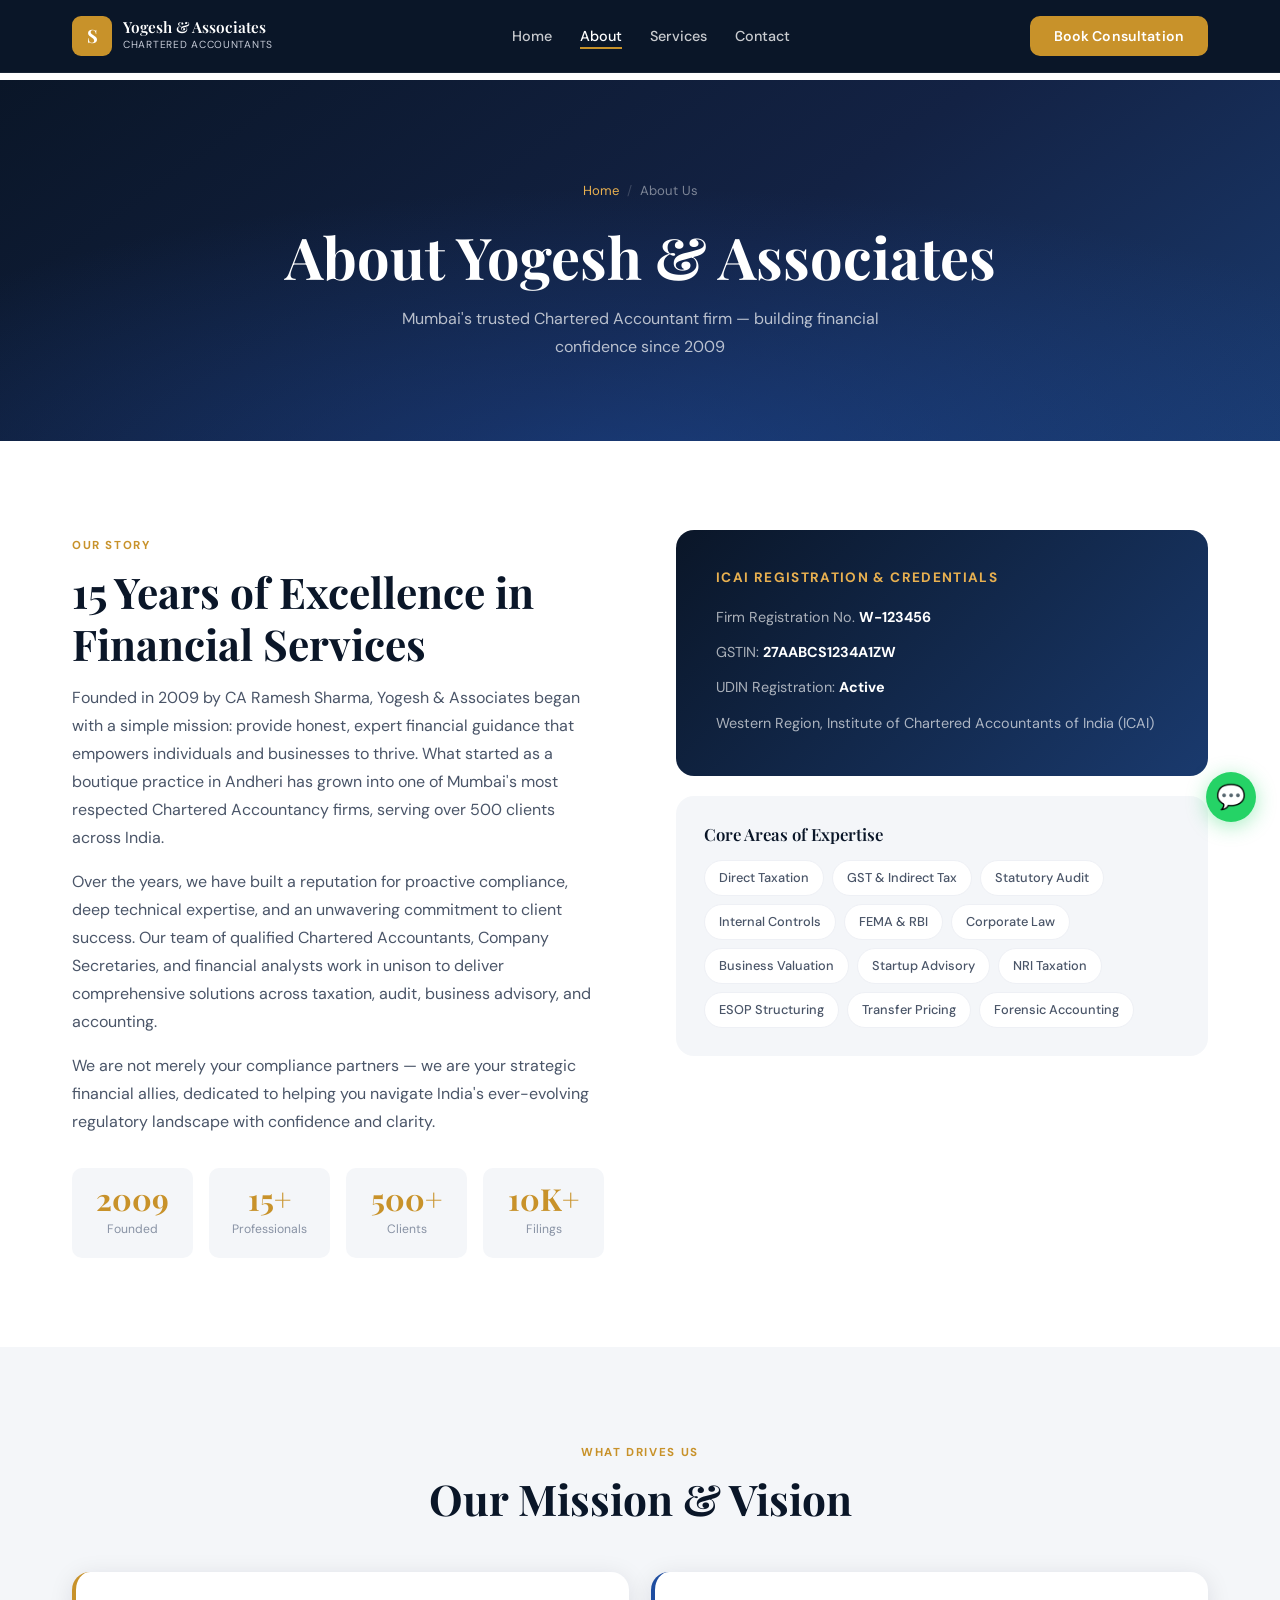
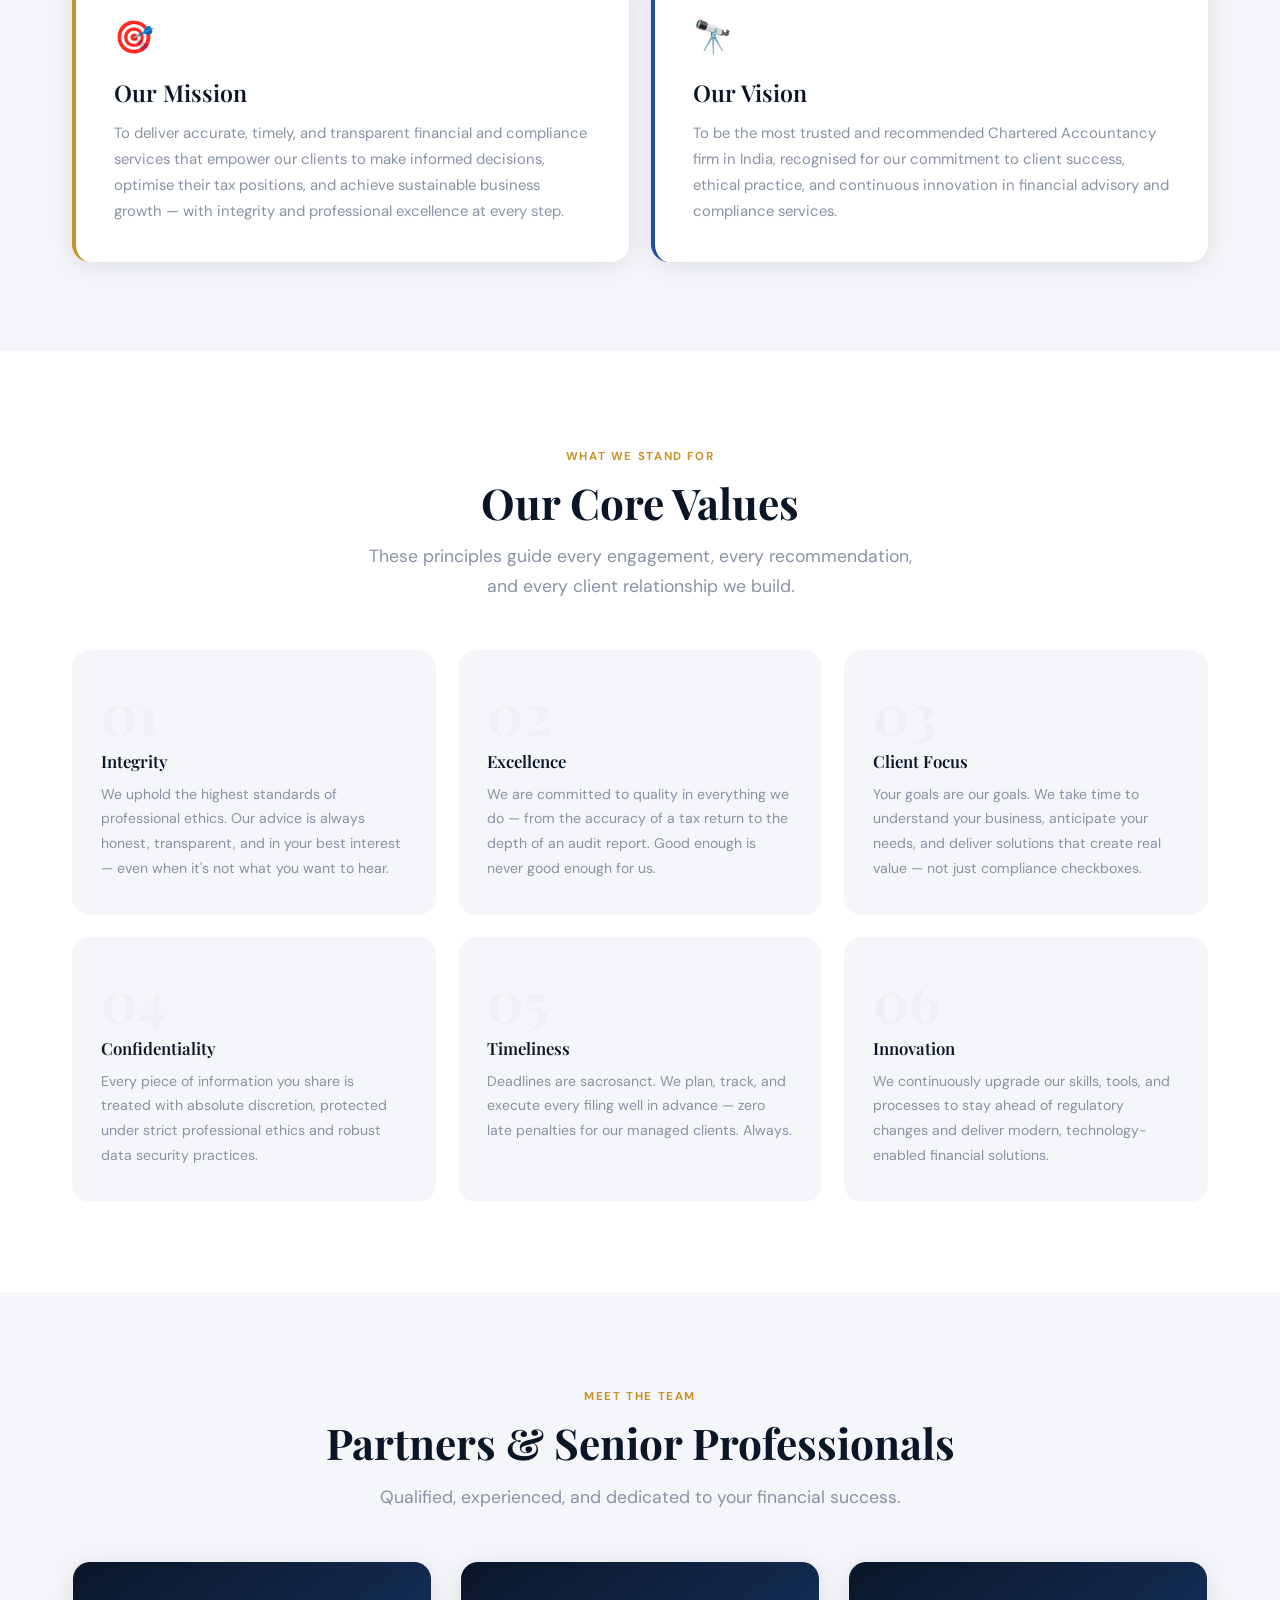
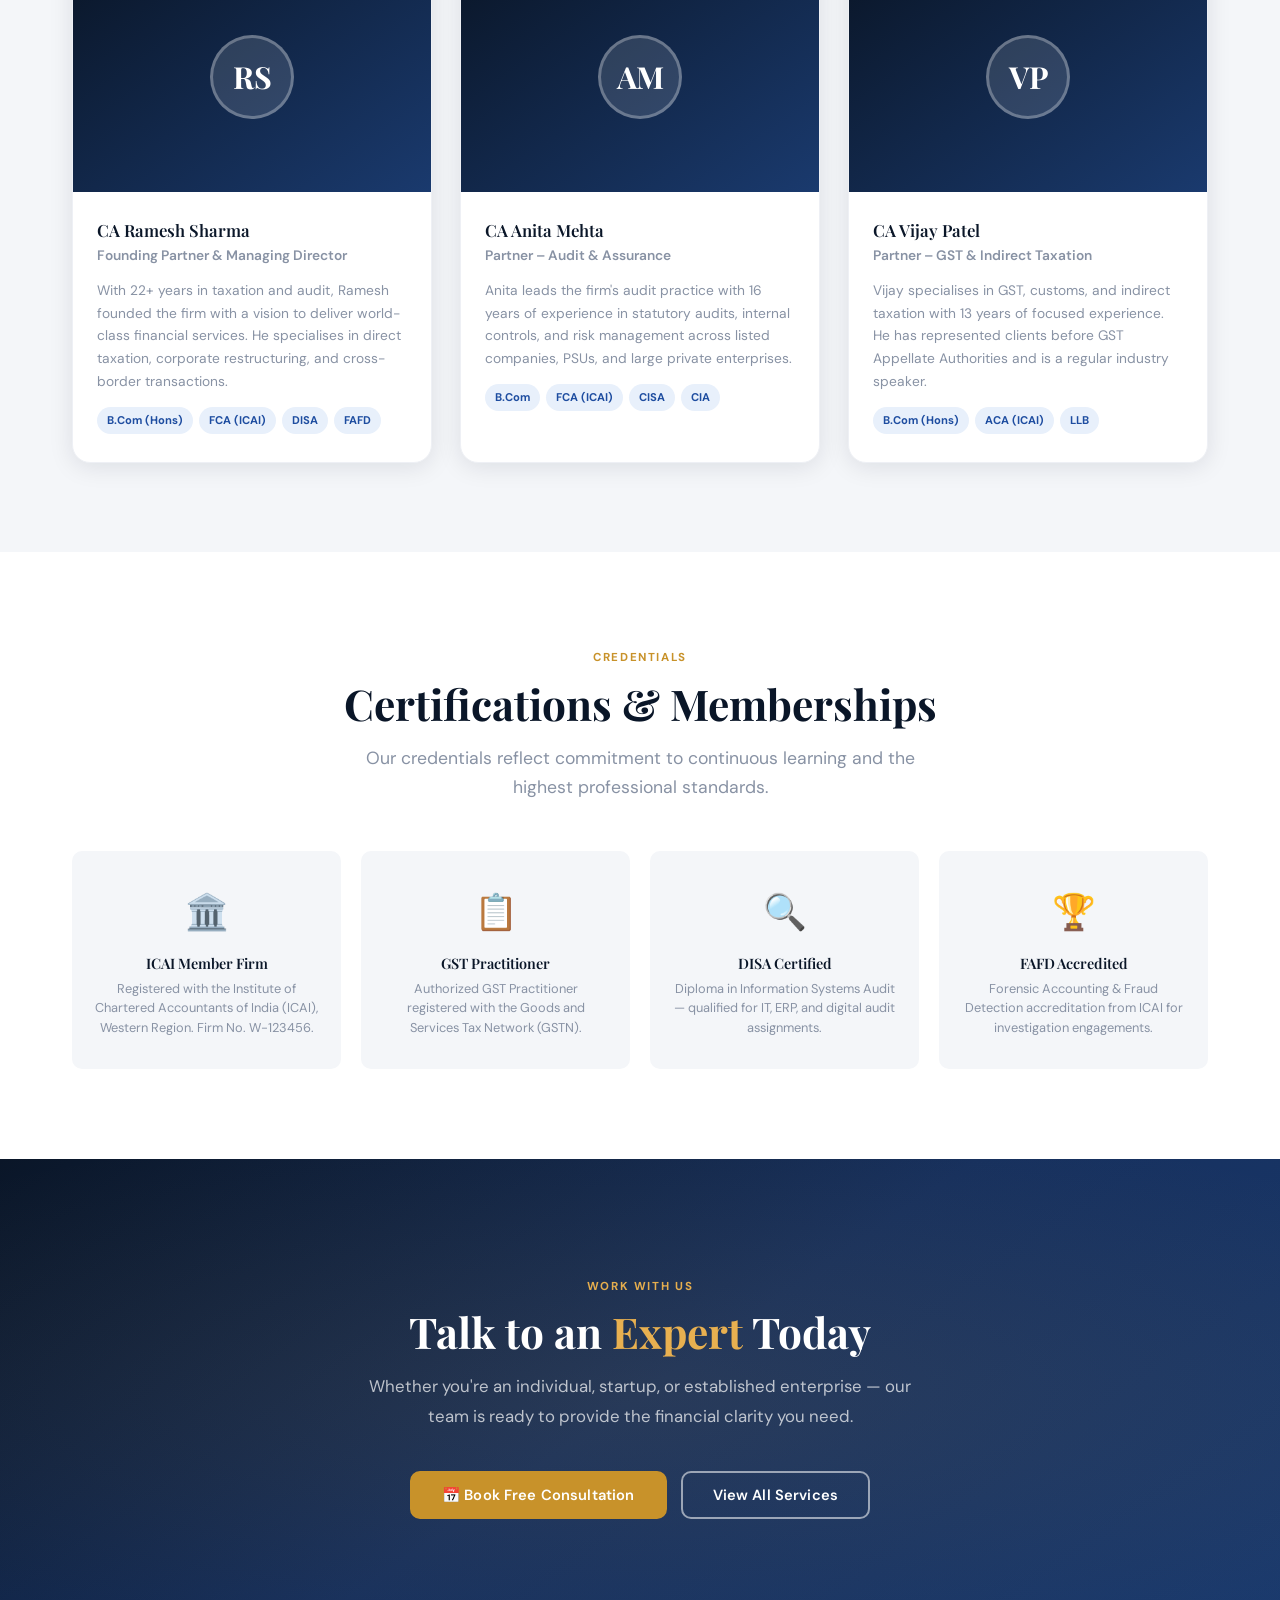
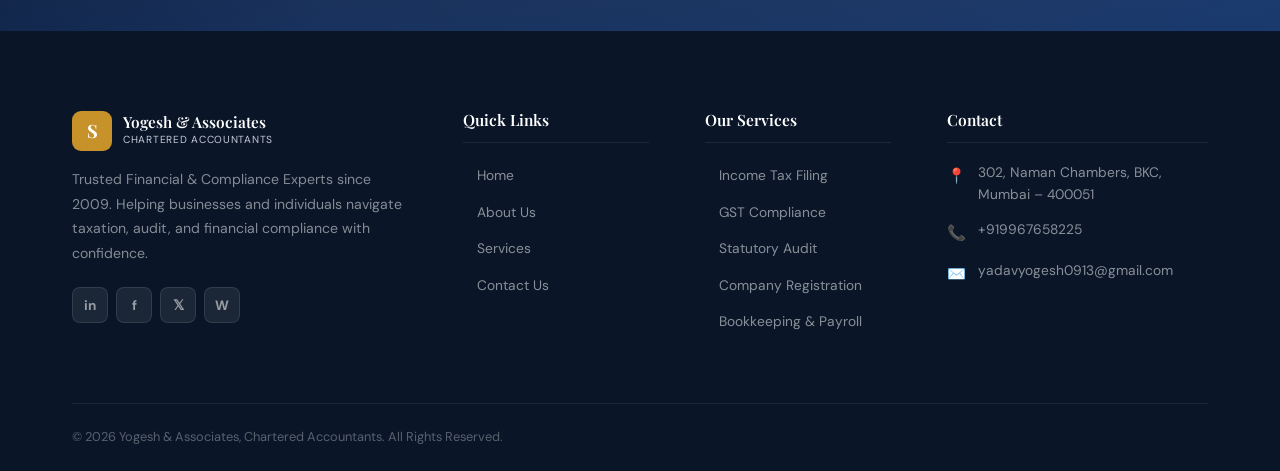
==== commit 511de7d2: "Update about.html" ====
--- a/about.html
+++ b/about.html
@@ -25,7 +25,7 @@
       "@type": "AccountingService",
       "name": "Yogesh & Associates, Chartered Accountants",
       "foundingDate": "2009",
-      "founder": { "@type": "Person", "name": "CA Ramesh Sharma" },
+      "founder": { "@type": "Person", "name": "CA Yogesh Yadav" },
       "numberOfEmployees": { "@type": "QuantitativeValue", "value": 15 },
       "award": "ICAI Best Practices Award 2022"
     }
@@ -352,8 +352,8 @@
           <h4>Contact</h4>
           <address style="font-style:normal;">
             <div class="footer-contact-item"><span class="fi" aria-hidden="true">📍</span><p>302, Naman Chambers, BKC, Mumbai – 400051</p></div>
-            <div class="footer-contact-item"><span class="fi" aria-hidden="true">📞</span><a href="tel:+912240001234">+91 22 4000 1234</a></div>
-            <div class="footer-contact-item"><span class="fi" aria-hidden="true">✉️</span><a href="mailto:info@yogeshandassociates.in">info@yogeshandassociates.in</a></div>
+            <div class="footer-contact-item"><span class="fi" aria-hidden="true">📞</span><a href="tel:+919967658225">+919967658225</a></div>
+            <div class="footer-contact-item"><span class="fi" aria-hidden="true">✉️</span><a href="mailto:yadavyogesh0913@gmail.com">yadavyogesh0913@gmail.com</a></div>
           </address>
         </div>
       </div>
